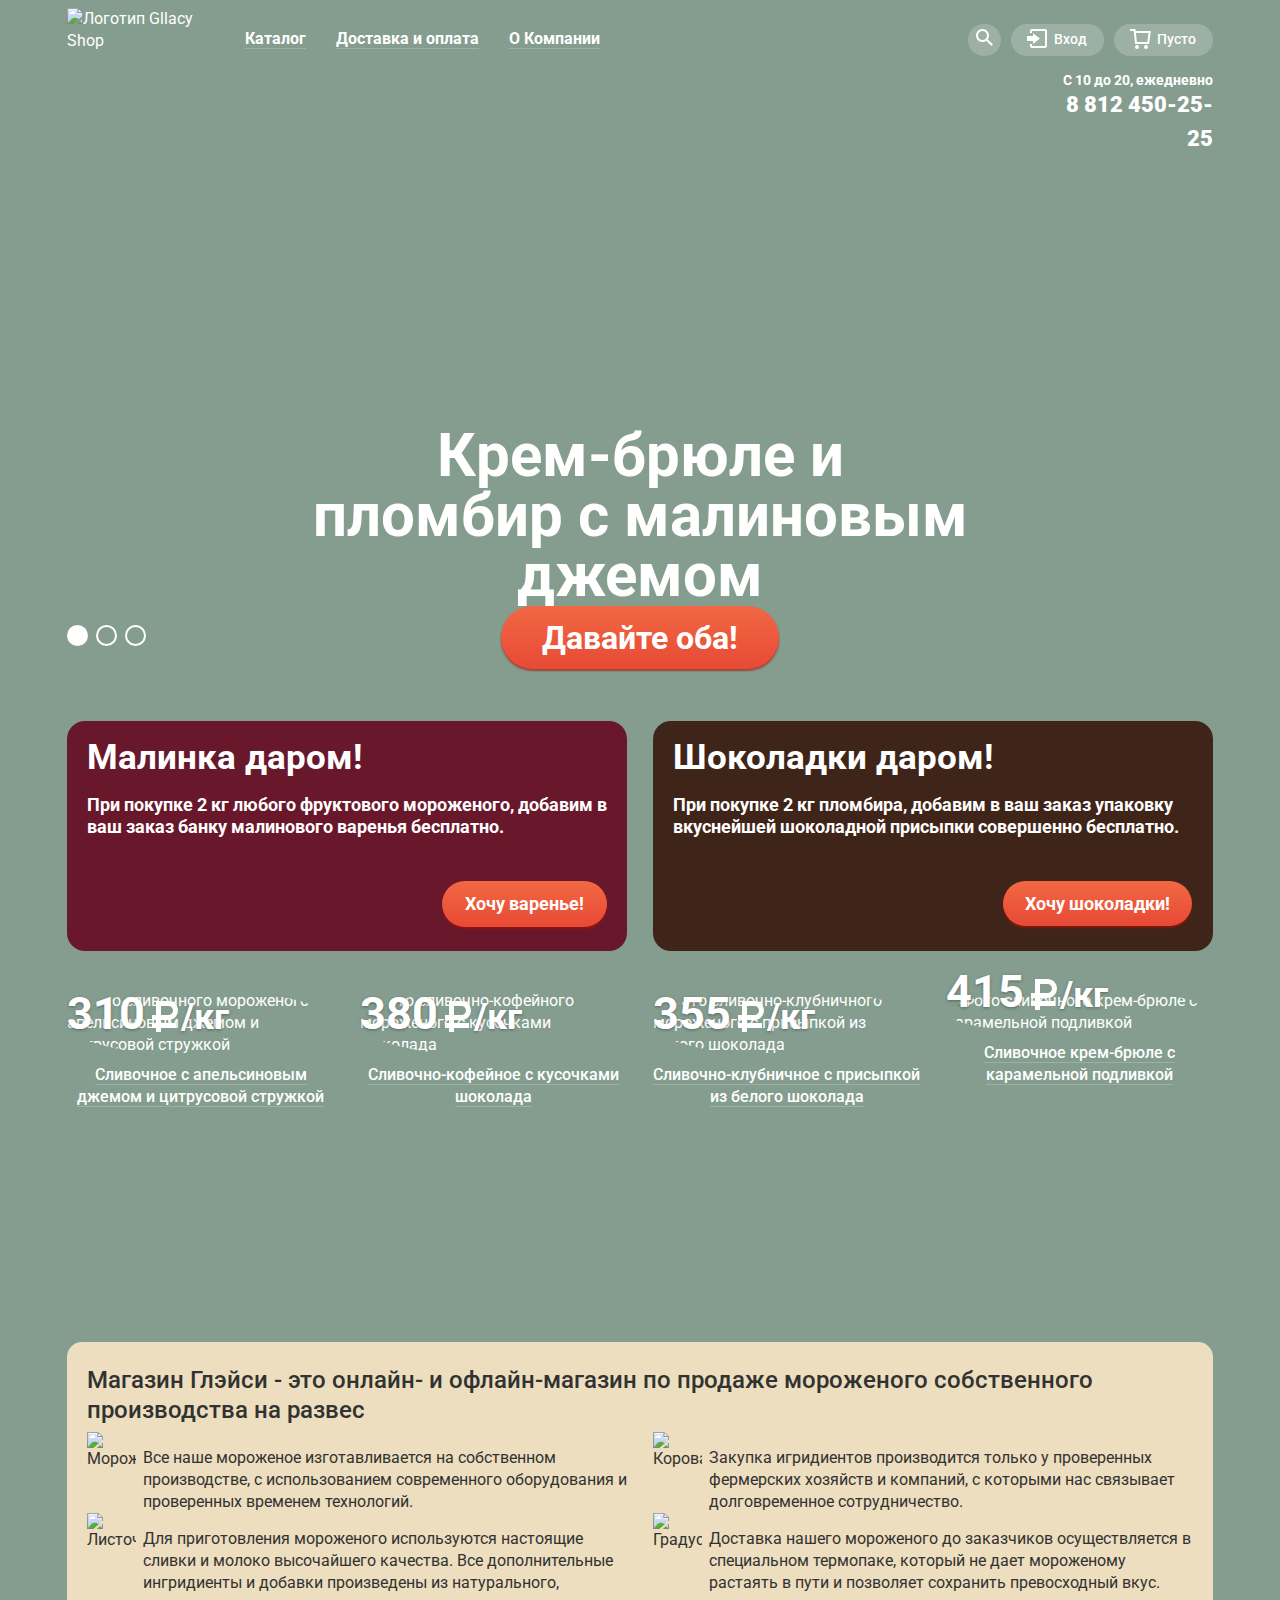
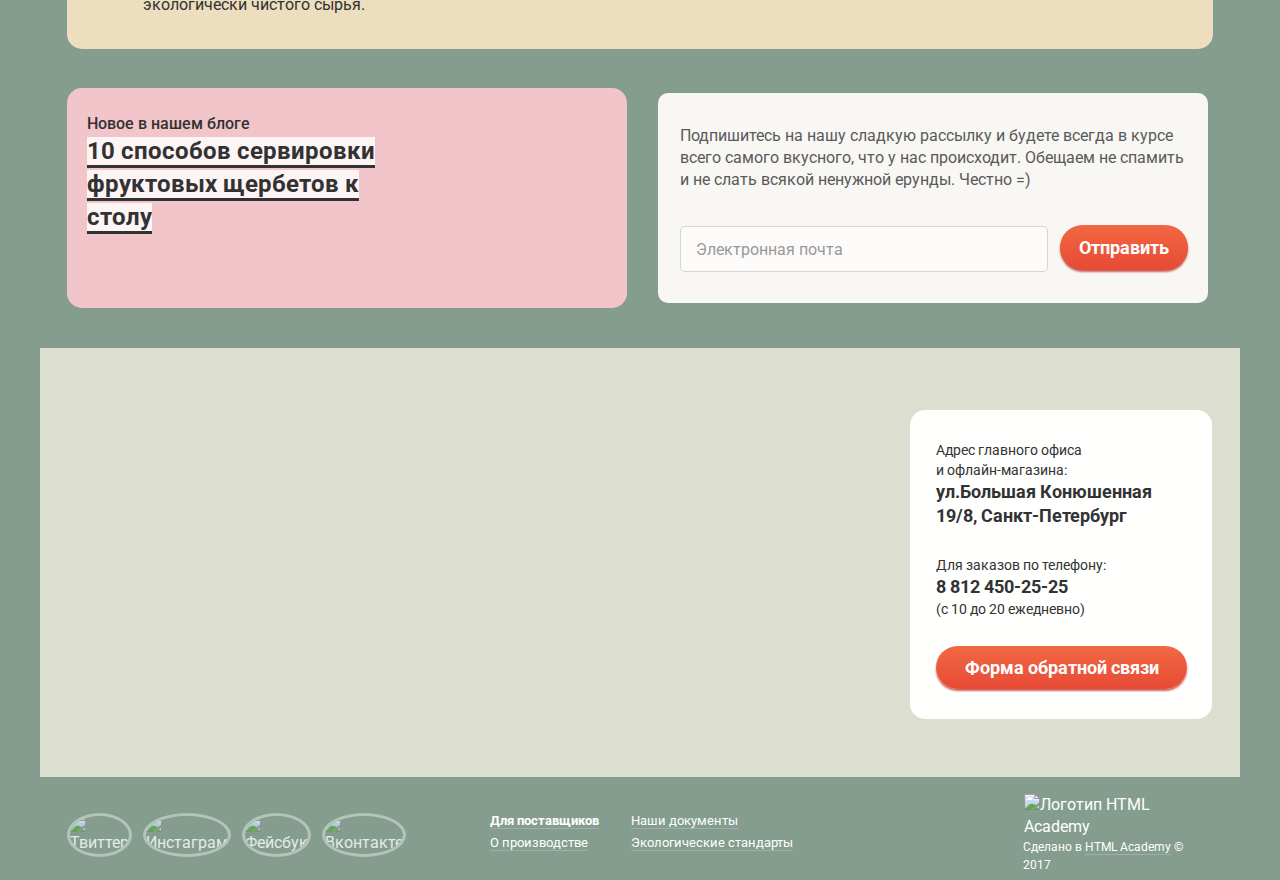
==== index.html @ 24ff2c05 "Исправила ошибки" ====
<!DOCTYPE html>
<html lang="ru">
    <head>
        <meta charset="utf-8">
        <title>HTML Academy: Глейси</title>
        <link href="https://fonts.googleapis.com/css?family=Roboto:400,500,700&amp;subset=cyrillic" rel="stylesheet">
        <link href="css/normalize.css" rel="stylesheet">
        <link href="css/style.css" rel="stylesheet">
    </head>
    <body>
        <header class="main-header">
            <nav class="main-navigation">
                <img class="main-header-logo" src="img/logo.svg" width="154" height="64" alt="Логотип Gllacy Shop">
                <ul class="site-navigation">
                    <li class="catalog-menu">
                        <a class="navigation navigation-site" href="catalog.html">
                            <span class="menu-underline">Каталог</span>
                        </a>
                        <div class="dropdown dropdown-main-menu">
                            <h2 class="visually-hidden">Главное меню</h2>
                            <div><a href="#"><b>Новинки</b></a></div>
                            <ul class="dropdown-main-menu-list">
                                <li class="dropdown-main-menu-item"><a href="catalog.html">Сливочное</a></li>
                                <li class="dropdown-main-menu-item"><a href="#">Щербеты</a></li>
                                <li class="dropdown-main-menu-item"><a href="#">Фруктовый лед</a></li>
                                <li class="dropdown-main-menu-item"><a href="#">Мелорин</a></li>
                            </ul>
                        </div>
                    </li>
                    <li><a class="navigation navigation-site" href="#"><span class="menu-underline">Доставка и оплата</span></a></li>
                    <li><a class="navigation navigation-site" href="#"><span class="menu-underline">О Компании</span></a></li>  
                </ul>
                <ul class="user-navigation">
                    <li class="user-navigation-item search">
                        <a class="navigation">
                            <svg version="1.1" xmlns="http://www.w3.org/2000/svg" xmlns:xlink="http://www.w3.org/1999/xlink" x="0px" y="0px" width="17px"
                                    height="17px" viewBox="0 0 17 17" enable-background="new 0 0 17 17" xml:space="preserve">
                                <g>
                                    <path fill="#FFFFFF" d="M16.958,15.527L11.75,10.32C12.533,9.247,13,7.93,13,6.5C13,2.91,10.09,0,6.5,0S0,2.91,0,6.5
                                        S2.91,13,6.5,13c1.438,0,2.763-0.473,3.839-1.263l5.205,5.204L16.958,15.527z M6.5,11C4.019,11,2,8.981,2,6.5S4.019,2,6.5,2
                                        S11,4.019,11,6.5S8.981,11,6.5,11z"/>
                                </g>
                            </svg>
                        </a>
                        <div class="dropdown dropdown-searching-form">
                            <h2 class="visually-hidden">Форма поиска</h2>
                            <div class="searching-form">
                                <form action="#" method="post">
                                    <input type="search" placeholder="Что ищем?">
                                </form>
                            </div>
                        </div>
                    </li>
                    <li class="user-navigation-item login-link">
                        <a class="navigation">
                            <svg version="1.1" xmlns="http://www.w3.org/2000/svg" xmlns:xlink="http://www.w3.org/1999/xlink" x="0px" y="0px"
                                width="21px" height="19px" viewBox="0 0 21 19" enable-background="new 0 0 21 19" xml:space="preserve">
                                <g>
                                    <polygon fill="#FFFFFF" points="6,14.875 12.917,9.5 6,4.125 6,7.042 -0.042,7.042 -0.042,11.959 6,11.959"/>
                                    <path fill="#FFFFFF" d="M18,0H5C3.9,0,3,0.9,3,2v2h2V2h13v15H5v-2H3v2c0,1.1,0.9,2,2,2h13c1.1,0,2-0.9,2-2V2C20,0.9,19.1,0,18,0z"/>
                                </g>
                            </svg>
                            Вход
                        </a>
                        <div class="dropdown dropdown-login">
                            <h2 class="visually-hidden">Вход на сайт</h2>
                            <div class="login-form">
                                <form action="#" method="post">
                                    <label for="email-entrance" class="visually-hidden">Электронная почта</label>
                                    <input id="email-entrance" type="email" placeholder="Электронная почта">
                                    <label for="password-entrance" class="visually-hidden">Пароль</label>
                                    <input id="password-entrance" type="password" placeholder="Пароль">
                                    <button class="button button-entrance" type="submit">Войти</button>
                                </form>
                            </div>
                            <div class="login-links">
                                <a class="forgotten-password" href="#">Забыли пароль?</a>
                                <a class="new-registration" href="#">Новая регистрация</a>
                            </div>
                        </div>
                    </li>
                    <li class="user-navigation-item trolley empty-trolley">
                        <a class="navigation">
                            <svg version="1.1" xmlns="http://www.w3.org/2000/svg" xmlns:xlink="http://www.w3.org/1999/xlink" x="0px" y="0px"
                                width="21px" height="20px" viewBox="0 0 21 20" enable-background="new 0 0 21 20" xml:space="preserve">
                                <g>
                                    <path fill="#FFFFFF" d="M5.657,2.031L5.422,0H0v2h3.64l1.5,13h13.988l1.699-12.969H5.657z M17.372,13H6.922L5.888,4.031h12.66L17.372,13z"/>
                                    <circle fill="#FFFFFF" cx="6.984" cy="18" r="2"/>
                                    <circle fill="#FFFFFF" cx="15.984" cy="18" r="2"/>
                                </g>
                            </svg>
                            Пусто
                        </a>
                    </li>
                </ul>
                <p class="navigation-timing">
                    С 10 до 20, ежедневно
                    <a href="tel:88124502525"><b class="navigation-number">8 812 450-25-25</b></a>
                </p>
            </nav>
        </header>
        <main class="container">
            <h1 class="visually-hidden">Магазин мороженого Глейси</h1>

            <section class="sliders">
                <div class="slider-1">
                    <h2 class="visually-hidden">Горящее предложение 1</h2>
                    <p>
                        Крем-брюле и пломбир
                        с малиновым джемом
                    </p>
                    <button class="button button-jam">Давайте оба!</button>
                </div>
                <div class="slider-2 visually-hidden">
                    <h2 class="visually-hidden">Горящее предложение 2</h2>
                    <p>
                        Шоколадный пломбир
                        и лимонный сорбет
                    </p>
                    <button class="button button-jam">Давайте оба!</button>
                </div>
                <div class="slider-3 visually-hidden">
                    <h2 class="visually-hidden">Горящее предложение 3</h2>
                    <p>
                        Пломбир с помадкой
                        и клубничный щербет
                    </p>
                    <button class="button button-jam">Давайте оба!</button>
                </div>
                <form class="sliders-radio-buttons" action="#" method="post">
                    <input class="hidden" id="one" type="radio" name="sliders" value="first" checked>
                    <label class="slider-radio first-slider" for="one"></label>
                    <input class="hidden" id="two" type="radio" name="sliders" value="second">
                    <label class="slider-radio second-slider" for="two"></label>
                    <input class="hidden" id="three" type="radio" name="sliders" value="third">
                    <label class="slider-radio third-slider" for="three"></label>
                </form>
            </section>

            <!--
            <div class="sliders">
                <input class="visually-hidden" type="radio" id="product-1" name="toggle" checked>
                <input class="visually-hidden" type="radio" id="product-2" name="toggle">
                <input class="visually-hidden" type="radio" id="product-3" name="toggle">
                <div class="site-wrapper">
                    <div class="container">
                        <header class="main-header"></header>
                        <section class="slider">
                            <div class="slider-controls">
                                <label for="product-1">Первый</label>
                                <label for="product-2">Второй</label>
                                <label for="product-3">Третий</label>
                            </div>
                            <ul class="slider-list">
                                <li class="slider-item slide" id="slide1">
                                    <h3 class="slide-title">Крем-брюле и пломбир с малиновым джемом</h3>
                                    <button class="button button-jam">Давайте оба!</button>
                                </li>
                                <li class="slider-item slide" id="slide2">
                                    <h3 class="slide-title">Шоколадный пломбир и лимонный сорбет</h3>
                                    <button class="button button-jam">Давайте оба!</button>
                                </li>
                                <li class="slider-item slide" id="slide3">
                                    <h3 class="slide-title">Пломбир с помадкой и клубничный щербет</h3>
                                    <button class="button button-jam">Давайте оба!</button>
                                </li>
                            </ul>
                         </section>
                    </div>
                </div>
            </div>
            -->

            <section class="promotion">
                <h2 class="visually-hidden">Акции</h2>
                <article class="raspberries">
                    <h3>Малинка даром!</h3>
                    <p>При покупке 2 кг любого фруктового мороженого, добавим в ваш заказ банку малинового варенья бесплатно.</p>
                    <button class="button button-promotion-rasp">Хочу варенье!</button>
                </article>
                <article class="chocolate">
                    <h3>Шоколадки даром!</h3>
                    <p>При покупке 2 кг пломбира, добавим в ваш заказ упаковку вкуснейшей шоколадной присыпки совершенно бесплатно.</p>
                    <button class="button button-promotion-choco">Хочу шоколадки!</button>
                </article>
            </section>

            <section class="hit">   
                <h2 class="visually-hidden">Хит продаж</h2>
                <ul class="hit-list">
                    <li class="hit-item">
                        <a class="hit-item-image" href="#">
                            <img src="img/ice-cream-1.jpg" width="267" height="267" alt="Фото сливочного мороженого с апельсиновым джемом и цитрусовой стружкой">
                        </a>
                        <span class="hit-item-price">
                            <span class="price-number">310</span><span class="price-currency"></span><span class="visually-hidden">Российских рублей</span>
                            <span class="hit-item-measure"><small>/кг</small></span>
                        </span>
                        <p class="hit-item-description">
                            <a href="#">
                                Сливочное с апельсиновым
                                джемом и цитрусовой стружкой
                            </a>
                        </p>
                        <div class="hit-item-glance"></div>
                        <a class="button button-glance" href="#">Быстрый просмотр</a>
                    </li>
                    <li class="hit-item">
                        <a class="hit-item-image" href="#">
                            <img src="img/ice-cream-2.jpg" width="267" height="267" alt="Фото сливочно-кофейного мороженого с кусочками шоколада">
                        </a>
                        <span class="hit-item-price">
                            <span class="price-number">380</span><span class="price-currency"></span><span class="visually-hidden">Российских рублей</span>
                            <span class="hit-item-measure"><small>/кг</small></span>
                        </span>
                        <p class="hit-item-description">
                            <a href="#">
                                Сливочно-кофейное с кусочками
                                шоколада
                            </a>
                        </p>
                        <div class="hit-item-glance"></div>
                        <a class="button button-glance" href="#">Быстрый просмотр</a>
                    </li>
                    <li class="hit-item">
                        <a class="hit-item-image" href="#">
                            <img src="img/ice-cream-3.jpg" width="267" height="267" alt="Фото сливочно-клубничного мороженого с присыпкой из белого шоколада">
                        </a>
                        <span class="hit-item-price">
                            <span class="price-number">355</span><span class="price-currency"></span><span class="visually-hidden">Российских рублей</span>
                            <span class="hit-item-measure"><small>/кг</small></span>
                        </span>
                        <p class="hit-item-description">
                            <a href="#">
                                Сливочно-клубничное с
                                присыпкой из белого шоколада
                            </a>
                        </p>
                        <div class="hit-item-glance"></div>
                        <a class="button button-glance" href="#">Быстрый просмотр</a>
                    </li>
                    <li class="hit-item">
                        <a class="hit-item-image" href="#">
                            <img src="img/ice-cream-4.jpg" width="267" height="267" alt="Фото сливочного крем-брюле с карамельной подливкой">
                        </a>
                        <span class="hit-item-price">
                            <span class="price-number">415</span><span class="price-currency"></span><span class="visually-hidden">Российских рублей</span>
                            <span class="hit-item-measure"><small>/кг</small></span>
                        </span>
                        <p class="hit-item-description">
                            <a href="#">
                                Сливочное крем-брюле с
                                карамельной подливкой
                            </a>
                        </p>
                        <div class="hit-item-glance"></div>
                        <a class="button button-glance" href="#">Быстрый просмотр</a>
                    </li>
                </ul>
            </section>

            <section class="shop-description">
                <h2 class="shop-description-topic">Магазин Глэйси - это онлайн- и офлайн-магазин по продаже мороженого собственного производства на развес</h2>
                <ul class="shop-description-list">
                    <li class="shop-description-article">
                        <img class="shop-description-article-img" src="img/ice-cream.svg" width="49" height="49" alt="Мороженое">
                        <p>
                            Все наше мороженое изготавливается на собственном производстве, с использованием современного оборудования и проверенных временем технологий.
                        </p>
                    </li>
                    <li class="shop-description-article">
                        <img class="shop-description-article-img" src="img/leaf.svg" width="49" height="49" alt="Листочек">
                        <p>
                            Для приготовления мороженого используются настоящие сливки и молоко высочайшего качества. Все дополнительные ингридиенты и добавки произведены из натурального, экологически чистого сырья.
                        </p>
                    </li>
                    <li class="shop-description-article">
                        <img class="shop-description-article-img" src="img/cow.svg" width="49" height="49" alt="Корова">
                        <p>
                            Закупка игридиентов производится только у проверенных фермерских хозяйств и компаний, с которыми нас связывает долговременное сотрудничество.
                        </p>
                    </li>
                    <li class="shop-description-article">
                        <img class="shop-description-article-img" src="img/thermometer.svg" width="49" height="49" alt="Градусник">
                        <p>
                            Доставка нашего мороженого до заказчиков осуществляется в специальном термопаке, который не дает мороженому растаять в пути и позволяет сохранить превосходный вкус.
                        </p>
                    </li>
                </ul>
            </section>

            <div class="style-block">
                <article class="news">
                    <h4>Новое в нашем блоге</h4>
                    <div>
                        <a href="#">
                            10 способов сервировки фруктовых щербетов к столу
                        </a>
                    </div>
                </article>

                <div class="subscription">
                    <div class="subscription-inner">
                        <p>
                            Подпишитесь на нашу сладкую рассылку и будете всегда в курсе
                            всего самого вкусного, что у нас происходит. Обещаем не спамить
                            и не слать всякой ненужной ерунды. Честно =)
                        </p>
                        <div class="subscription-form">
                            <form action="#" method="post">
                                <label for="email-subscription" class="visually-hidden">Электронная почта</label>
                                <input id="email-subscription" name="email-subscription" type="email" placeholder="Электронная почта">
                                <button class="button button-subscription" type="submit">Отправить</button>
                            </form>
                        </div>
                    </div>
                </div>
            </div>

            <section class="location">
                <h2 class="visually-hidden">Как до нас добраться</h2>
                <div class="map">
                    <!-- Здесь будет карта -->
                </div>
                <div class="address">
                    <p>
                        <span>
                            Адрес главного офиса<br> 
                            и офлайн-магазина:<br>
                        </span>
                        <span>
                            <b>
                                ул.Большая Конюшенная<br>
                                19/8, Санкт-Петербург
                            </b>
                        </span>
                    </p>
                    <p>
                        <span>
                            Для заказов по телефону:<br>
                        </span>
                        <span>
                            <b>
                                8 812 450-25-25<br>
                            </b>
                        </span>
                        <span>
                            (с 10 до 20 ежедневно)
                        </span>
                    </p>
                    <a href="#" class="button button-location">Форма обратной связи</a>
                </div>
            </section>
        </main>

        <footer class="main-footer">
            <div class="footer-social">
                <h4 class="visually-hidden">Мы есть в социальных сетях</h4>
                <ul class="social-list">
                    <li><a class="social-button" href="#"><img src="img/twitter.svg" width="32" height="32" alt="Твиттер"></a></li>
                    <li><a class="social-button" href="#"><img src="img/instagram.svg" width="32" height="32" alt="Инстаграм"></a></li>
                    <li><a class="social-button" href="#"><img src="img/facebook.svg" width="32" height="32" alt="Фейсбук"></a></li>
                    <li><a class="social-button" href="#"><img src="img/vk.svg" width="32" height="32" alt="Вконтакте"></a></li>
                </ul>
            </div>
            <h4 class="visually-hidden">Дополнительная информация</h4>
            <ul class="info">
                <li class="info-link li">
                    <a href="#">Для поставщиков</a>
                </li>
                <li class="info-link">
                    <a href="#">О производстве</a>
                </li>
                <li class="info-link">
                    <a href="#">Наши документы</a>
                </li>
                <li class="info-link">
                    <a href="#">Экологические стандарты</a>
                </li>           
            </ul>
            <div class="footer-copyright">
                <a class="ha-logo" href="https://htmlacademy.ru/intensive/htmlcss">
                    <img src="img/logo-htmlacademy.svg" width="108" height="39" alt="Логотип HTML Academy">
                </a>
                <p class="html-academy">
                    Сделано в <a href="https://htmlacademy.ru/intensive/htmlcss">HTML Academy</a> &copy; 2017
                </p>
            </div>
        </footer>

        <section class="modal modal-feedback-form">
            <h2>Мы обязательно вам ответим!</h2>
            <h3 class="visually-hidden">Форма обратной связи</h3>
            <div class="feedback-form">
                <form action="#" method="post">
                    <label for="name-feedback" class="visually-hidden">Имя</label>
                    <input id="name-feedback" type="text" placeholder="Как вас зовут?">
                    <label for="email-feedback" class="visually-hidden">Электронная почта</label>
                    <input id="email-feedback" type="email" placeholder="Ваша почта для ответа?">
                    <label for="message-feedback" class="visually-hidden">Ваше сообщение</label>
                    <textarea id="message-feedback" name="message-feedback" placeholder="Напишите что-нибудь..."></textarea>
                    <button class="button button-feedback" type="submit">Отправить</button>
                </form>
            </div>
            <button class="modal-close" type="button">Закрыть</button>
        </section>  

        <script src="js/script.js" type="text/javascript"></script>     
    </body>
</html>
---- css/style.css ----
body {
    margin: 0 auto;
    padding: 0;
    width: 1200px;
    font-family: "Roboto", "Arial", sans-serif;
    font-size: 16px;
    line-height: 22px;
    font-weight: 400;
    color: #ffffff;  
    background-color: #849d8f;
    background-image: url("../img/slider-1.png");
    background-position: top center;
    background-repeat: no-repeat;  
    } 

/*
.visually-hidden {
  position: absolute;

  width: 1px;
  height: 1px;

  clip: rect(0, 0, 0, 0);
}

.site-wrapper {
    margin: 0 auto;
  min-width: 1200px;
  background-color: #849d8f;
  background-image: url("../img/slider-1.png");
  background-repeat: no-repeat;
  background-position: top center;
  
  transition: background-image 0.5s ease, background-color 0.5s ease;
}

.site-wrapper::before,
.site-wrapper::after {
  content: "";

  visibility: hidden;
}

.site-wrapper::before {
  background-image: url("../img/slider-2.png");
}

.site-wrapper::after {
  background-image: url("../img/slider-3.png");
}

.container {
  width: 900px;
  margin: 0 auto;
  padding: 0 20px;
}

.slider {
  position: relative;
  
  padding-top: 321px;
  
  text-align: center;
  color: #ffffff;
}

.slider-list {
  margin: 0;
  padding: 0;
  
  list-style: none;
}

.slide {
  display: none;
}

.slide-title {
  width: 700px;
  margin: 0 auto;
  margin-bottom: 27px;
  
  font-size: 60px;
  line-height: 60px;
  font-weight: 800;
}

.slider-controls {
  position: absolute;
  bottom: 63px;
  left: 0;
  z-index: 20;
  
  font-size: 0;
}

.slider-controls label {
  display: inline-block;
  width: 17px;
  height: 17px;
  margin-right: 8px;

  vertical-align: top;

  background-color: transparent;
  border: 2px solid #ffffff;
  border-radius: 50%;
  cursor: pointer;
}

#product-1:checked ~ .site-wrapper {
  background-color: #849d8f;
  background-image: url("../img/slider-1.png");
}

#product-2:checked ~ .site-wrapper {
  background-color: #8996a6;
  background-image: url("../img/slider-2.png");
}

#product-3:checked ~ .site-wrapper {
  background-color: #9d8b84;
  background-image: url("../img/slider-3.png");
}

#product-1:checked ~ .site-wrapper #slide1,
#product-2:checked ~ .site-wrapper #slide2,
#product-3:checked ~ .site-wrapper #slide3 {
  display: block;
}

#product-1:checked ~ .site-wrapper label[for="product-1"],
#product-2:checked ~ .site-wrapper label[for="product-2"],
#product-3:checked ~ .site-wrapper label[for="product-3"] {
  background-color: #ffffff;
}

*/

.inner-page {
    background-image: url("../img/backlight-catalog.png");
}
a {
    text-decoration: none;
    color: #ffffff;
}
.visually-hidden {
    position: absolute;
    width: 1px;
    height: 1px;
    margin: -1px;
    border: 0;
    padding: 0;
    clip: rect(0 0 0 0);
    overflow: hidden;
}
.site-navigation {
    font-size: 16px;
    line-height: 18px;
    font-weight: 700;
    list-style: none;   
}
.menu-underline {
    border-bottom: 1px solid rgba(255, 255, 255, 0.2);
}
.user-navigation {
    font-size: 14px;
    line-height: 16px;
    font-weight: 500;
    list-style: none;
}
.main-navigation a {
    color: #ffffff;
}
a.navigation-site {
    box-sizing: border-box;
    padding: 8px 15px 8px 15px;
    border-radius: 25px;
    color: #ffffff;
    text-shadow: none;
    box-shadow: none;
    background-color: transparent;
}
a.navigation-site:hover,
a.navigation-site:focus {
    color: #333333;
    background-color: rgb(247, 246, 243);
}
a.navigation-site:active {
    border-radius: 25px;
    color: #333333;
    background-color: rgb(237, 237, 237);
    box-shadow: inset 0px 2px 1px 0px rgb(105, 105, 105);
}
.site-navigation-current .navigation {
    border-radius: 25px;
    background-color: #d07058;
    padding: 8px 15px 8px 15px;
}
.catalog-menu {
    position: relative;
}
.search {
    position: relative;
}
.login-link {
    position: relative;
}
.full-trolley {
    position: relative;
}

.main-navigation p {
    font-size: 14px;
    line-height: 16px;
    font-weight: 700;
}
.navigation-number {
    font-size: 22px;
    line-height: 34px;
}
.sliders p {
    font-size: 60px;
    line-height: 60px;
    font-weight: 700;
}
.button {
    font: inherit;
    text-align: center;
    vertical-align: middle;
    color: #ffffff;
    background-image: linear-gradient(360deg, rgb(231, 74, 53) 0%, rgb(242, 104, 67) 100%);
    box-shadow: 0px 2px 2px 0px rgba(172, 16, 0, 0.64);
    border: none;
    border-radius: 60px;
    font-size: 18px;
    line-height: 24px;
    font-weight: 700;
    cursor: pointer;
}
.button:hover,
.button:focus {
    outline: none;
    background-image: linear-gradient(360deg, rgb(220, 125, 107) 0%, rgb(225, 131, 112) 100%);
    box-shadow: inset 0px 2px 2px 0px rgba(148, 39, 24, 0.004);
}
.button:active {
    background-image: linear-gradient(180deg, rgb(231, 74, 53) 0%, rgb(242, 104, 67) 100%);
    box-shadow: inset 0px -2px 2px 0px rgba(148, 39, 24, 0.004);
}


.button-jam {
    width: 278px;
    height: 63px;
    font-size: 32px;
    line-height: 44px;
}
.button-promotion-rasp {
    width: 165px;
    height: 46px;
}
.button-promotion-choco {
    width: 189px;
    height: 45px;
}
.button-subscription {
    width: 128px;
    height: 45px;
}
.button-location {
    display: block;   
    width: 251px;
    height: 43px;
}
.button-entrance {
    width: 100px;
    height: 45px;
    border-radius: 20px;
}
.button-feedback {
    width: 138px;
    height: 43px;
}
.button-cart {
    width: 170px;
    height: 45px;
}
.button-form {
    width: 143px;
    height: 36px;
    font-size: 16px;
    line-height: 18px;
    font-weight: 500;
    color: #ffffff;
    border-style: solid;
    border-width: 2px;
    border-color: rgb(255, 255, 255);
    background-color: rgba(255, 255, 255, 0.188);
    border-radius: 60px;
    cursor: pointer;
}
.button-form:hover,
.button-form:focus {
    outline: none;
    background-color: rgb(255, 255, 255);
    border: none;
    color: #323232;
}
.button-form:active {
    background-color: rgb(237, 237, 237);
    box-shadow: inset 0px 2px 1px 0px rgba(105, 105, 105, 1);
    border: none;
    color: #323232;
}
.raspberries {
    background-color: #69182c;
    background-image: url("../img/raspberries-background.jpg");
    background-repeat: no-repeat;
    border-radius: 18px;
    width: 560px;
    min-height: 230px;
}
.chocolate {
    background-color: #3f2519;
    background-image: url("../img/chocolate-background.jpg");
    background-repeat: no-repeat;
    border-radius: 18px;
    width: 560px;
    min-height: 230px;
}
.promotion h3 {
    font-size: 35px;
    line-height: 41px;
    font-weight: 700;
}
.promotion p {
    font-size: 18px;
    line-height: 22px;
    font-weight: 700;
}
.hit ul {
    list-style: none;
}
.hit-item-image img {
    border-radius: 50%;
    width: 267px;
    height: 267px;
    position: relative;
    z-index: -2;
}
.hit-item-price {
    line-height: 45px;
    font-weight: 700;
    font-size: 45px;
    text-shadow: 0px 1px 3px rgba(49, 50, 53, 0.5);
}
.price-currency {
    position: relative;
}
.price-currency::before {
    content: "";
    position: absolute;
    width: 31px;
    height: 36px;
    top: 12px;
    left: 5px;
    background-image: url("../img/ruble.svg");
    background-repeat: no-repeat;
    background-position: 0 0;
}
.hit-item-measure,
.catalog-item-measure {
    margin-left: 25px;
}
.hit-item-description a {
    font-size: 16px;
    line-height: 22px;
    font-weight: 500;
    border-bottom: 1px solid rgba(255, 255, 255, 0.2);
}
.hit-item-description a:hover,
.hit-item-description a:focus,
.hit-item-description a:active {
    color: rgb(255, 188, 158);
    border-bottom: 1px solid rgba(255, 188, 158, 0.3);
}
.hit-item {
    position: relative;
}
.hit-item::before {
    content: "";
    position: absolute;
    width: 61px;
    height: 61px;
    background-image: url("../img/hit.png");
    background-repeat: no-repeat;
    background-position: 0 0;
}
.hit-item-glance {
    position: absolute;
    display: none;
    z-index: -1;                   
    top: -6px;
    left: -13px;                                                        
    width: 293px;
    height: 405px;
    border-radius: 5px;
    background-color: rgba(248, 247, 244, 0.2);
    box-shadow: 0px 20px 20px 0px rgba(0, 0, 0, 0.4);
} 
.button-glance {
    display: none;
    justify-content: center;      
    align-items: center;
    width: 200px;
    height: 44px;
    position: absolute;
    z-index: 1;
    top: 334px;
    left: 33px;
}

.hit-item:hover .hit-item-glance,
.hit-item:focus .hit-item-glance {
    display: block;                                                   
}
.hit-item:hover .button-glance,
.hit-item:focus .button-glance {
    display: flex;
}


.shop-description{
    position: relative;
    z-index: -2;
    background-color: #ecdebe;
    background-image: url("../img/waffle-pattern.jpg");
    border-radius: 15px;
    width: 1150px;
    min-height: 310px;
    height: auto;
}
.shop-description h2 {
    color: #323232;
    font-size: 24px;
    line-height: 30px;
    font-weight: 500;
}
.shop-description-list {
    list-style: none;
    color: #323232;
    font-size: 16px;
    line-height: 22px;
    font-weight: 400;
}
.news {
    background-color: #f1c5ca;
    background-image: url("../img/strawberry-background.jpg");
    background-repeat: no-repeat;
    border-radius: 15px;
    width: 560px;
    min-height: 220px;
}
.news h4 {
    color: #323232;
    font-size: 16px;
    line-height: 22px;
    font-weight: 500;
}
.news a {
    color: #323232;
    font-size: 24px;
    line-height: 33px;
    font-weight: 700;
    border-bottom: 3px solid rgb(50, 50, 50);
    background-color: rgba(255, 255, 255, 0.8);
}
.news a:hover,
.news a:focus,
.news a:active {
    color: rgb(232, 77, 55);
    border-bottom: 3px solid rgba(232, 77, 55, 0.3) 
}
.subscription{
    background-image: url("../img/post-background.svg");
    background-repeat: no-repeat;
    width: 550px;
    min-height: 210px;
    border-radius: 10px;
    padding: 5px;
}
.subscription-inner {
    border-radius: 10px;
    background-color: rgb(248, 247, 244);
    width: 550px;
    min-height: 210px;
}
.subscription p{
    color: #5a5a5a;
    font-size: 16px;
    line-height: 22px;
    font-weight: 400;
}
.subscription-form input {
    font: inherit;
    background-color: rgba(255, 255, 255, 0.52);
    border: 1px solid rgba(178, 178, 178, 0.52);
    border-radius: 5px;
    width: 336px;
    height: 42px;
    color: #323232;
    font-size: 16px; 
    font-weight: 700;
    line-height: 24px;
    padding-left: 15px;
    padding-right: 15px;
}
.subscription-form input:hover { 
    box-shadow: 0 0 0 2px rgba(154, 154, 154, 0.5);
}
.subscription-form input:focus {
    outline:none; 
    box-shadow: 0 0 0 2px rgba(46, 136, 228, 0.5);
}
.map {
    background-color: #dcdfcf;
    background-image: url("../img/map.jpg");
    background-repeat: no-repeat;
    width: 1200px;
    height: 429px;
}
.address {
    background-color: rgba(255, 255, 255, 0.98);
    border-radius: 15px;
    width: 250px;
    min-height: 245px;
}
.address p {
    color: #323232;
    font-size: 14px;
    line-height: 20px;
    font-weight: 400;
}
.address b {
    color: #323232;
    font-size: 18px;
    line-height: 24px;
    font-weight: 700;
}
.info {
    font-size: 13px;
    line-height: 18px;
    font-weight: 400;
    list-style: none;
}
.info a {
    border-bottom: 1px solid rgba(255, 255, 255, 0.2);
}
.info a:hover,
.info a:focus,
.info a:active {
    color: rgb(255, 188, 158);
    border-bottom: 1px solid rgba(255, 188, 158, 0.3);
}
.info li:first-child {
    font-weight: 700;
}
.footer-social ul {
    list-style: none;
}
.footer-social img {
    opacity: 0.8;
    border-radius: 50%;
    border: 3px solid rgba(255, 255, 255, 0.5);
    /*
    box-shadow: 0 0 0 3px rgba(255, 255, 255, 0.5)  */  
}
.footer-social img:hover,
.footer-social img:focus {
    opacity: 1;
    border-color: rgba(255, 255, 255, 0.7);
}
.footer-social img:active {
    opacity: 0.6;
    border-color: rgba(255, 255, 255, 0.7);
}
.info li:first-child {
    position: relative;
}
.info li:first-child::before {
    content: "";
    position: absolute;
    width: 15px;
    height: 13px;
    top: 2px;
    left: 23px;
    background-image: url("../img/heart.svg");
    background-repeat: no-repeat;
    background-position: 0 0;
}
.html-academy {
    font-size: 12px;
    line-height: 18px;
    font-weight: 400;
}
.html-academy a {
    border-bottom: 1px solid rgba(255, 255, 255, 0.2);
}
.html-academy a:hover,
.html-academy a:focus,
.html-academy a:active {
    color: rgb(255, 188, 158);
    border-bottom: 1px solid rgba(255, 188, 158, 0.3);
}


.modal,
.dropdown {
    background-color: rgb(248, 247, 244);
}


.dropdown-main-menu {
    border-radius: 5px;
    box-shadow: 0px 20px 20px 0px rgba(0, 0, 0, 0.4);
    width: 143px;
    min-height: 171px;
}
.dropdown-main-menu b {
    color: #323232;
    font-size: 14px;
    line-height: 16px;
    font-weight: 700;
}
.dropdown-main-menu a:focus,
.dropdown-main-menu a:hover {
    background-color: rgb(251, 222, 215);
}
.dropdown-main-menu a:active {
    background-color: rgb(246, 181, 165);
}
.menu-item-current {
    background-color: rgb(208, 112, 88);
    width: 143px;
    height: 28px;
}
.dropdown-main-menu-list a {
    color: #323232;
    font-size: 14px;
    line-height: 16px;
    font-weight: 400;
}
.dropdown-main-menu ul {
    list-style: none;
}


.dropdown-login {
    border-radius: 6px;
    box-shadow: 0px 20px 20px 0px rgba(0, 0, 0, 0.4);
    width: 241px;
    min-height: 173px;
}
.dropdown-login input {
    font: inherit;
    width: 210px;
    height: 43px;
    background-color: rgb(255, 255, 255);
    border: 1px solid rgb(211, 211, 210);
    border-radius: 5px;
    color: #323232;
    font-size: 16px; 
    font-weight: 700;
    line-height: 24px;
    padding-left: 15px;
    padding-right: 15px;
}
.dropdown-login a {
    color: #323232;
    font-size: 13px;
    line-height: 24px;
    font-weight: 400;
    border-bottom: 1px solid rgba(0, 0, 0, 0.3);
}
.dropdown-login input:hover {
    box-shadow: 0 0 0 2px rgba(154, 154, 154, 0.5);
}
.dropdown-login input:focus {
    outline:none;
    box-shadow: 0 0 0 2px rgba(46, 136, 228, 0.5);
}


::-webkit-input-placeholder { 
    color: rgb(153, 153, 153);
    font-size: 16px; 
    font-weight: 400;
    line-height: 24px; 
}
::-moz-placeholder { 
    color: rgb(153, 153, 153);
    font-size: 16px; 
    font-weight: 400;
    line-height: 24px;  
} /* Firefox 19+ */
:-moz-placeholder { 
    color: rgb(153, 153, 153);
    font-size: 16px; 
    font-weight: 400;
    line-height: 24px;  
} /* Firefox 18- */
:-ms-input-placeholder { 
    color: rgb(153, 153, 153);
    font-size: 16px; 
    font-weight: 400;
    line-height: 24px;  
}


.dropdown-searching-form {
    border-radius: 6px;
    box-shadow: 0px 20px 20px 0px rgba(0, 0, 0, 0.4);
    width: 312px;
    min-height: 44px;
}
.searching-form input {
    font: inherit;
    background-color: rgb(255, 255, 255);
    border: 1px solid rgb(211, 211, 210);
    border-radius: 5px;
    width: 310px;
    height: 44px;
    color: #323232;
    font-size: 16px; 
    font-weight: 700;
    line-height: 24px;
    padding-left: 15px;
    padding-right: 15px;
}
.searching-form input:hover {
    box-shadow: 0 0 0 2px rgba(154, 154, 154, 0.5); 
}
.searching-form input:focus {
    outline:none;
    box-shadow: 0 0 0 2px rgba(46, 136, 228, 0.5);
}


.modal-feedback-form {
    border-radius: 10px;
    width: 438px;
    min-height: 405px;
}
.modal-feedback-form h2 {
    color: #323232;
    font-size: 24px;
    line-height: 28px;
    font-weight: 500;
}
.feedback-form input{
    font: inherit;
    background-color: rgba(255, 255, 255, 0.52);
    border: 1px solid rgba(178, 178, 178, 0.52);
    border-radius: 5px;
    width: 235px;
    height: 42px;
    color: #323232;
    font-size: 16px; 
    font-weight: 700;
    line-height: 24px;
    padding-left: 15px;
    padding-right: 15px;
}
.feedback-form textarea {
    font: inherit;
    background-color: rgba(255, 255, 255, 0.52);
    border: 1px solid rgba(178, 178, 178, 0.52);
    border-radius: 5px;
    width: 396px;
    height: 152px;
    resize: none;
    color: #323232;
    font-size: 16px; 
    font-weight: 700;
    line-height: 24px;
    padding-left: 15px;
    padding-right: 15px;
}
.modal-close {
    position: absolute;
    top: 15px;
    left: 443px;
    width: 18px;
    height: 17px;
    font-size: 0;
    background-color: transparent;
    border: 0;
    cursor: pointer;
}
.modal-close::before {
    content: "";
    position: absolute;
    width: 18px;
    height: 17px;
    top: 0px;
    left: 0px;
    background-image: url("../img/cross-big.svg");
    background-repeat: no-repeat;
    background-position: 0 0;
}
.feedback-form input:hover,
.feedback-form textarea:hover {
    box-shadow: 0 0 0 2px rgba(154, 154, 154, 0.5);
}
.feedback-form input:focus,
.feedback-form textarea:focus {
    outline:none;
    box-shadow: 0 0 0 2px rgba(46, 136, 228, 0.5);
}


.dropdown-cart {
    border-radius: 5px;
    box-shadow: 0px 20px 20px 0px rgba(0, 0, 0, 0.4);
    width: 511px;
    min-height: 202px;
}
.dropdown-cart img {
    width: 33px;
    height: 33px;
}
.dropdown-cart td {
    color: #323232;
    font-size: 13px;
    line-height: 16px;
    font-weight: 400;  
}
.price-number-cart,
.price-currency-cart {
    opacity: 0.5
}
.total {
    font-size: 15px;
    line-height: 18px;
    font-weight: 700;
}


ul.breadcrumbs {
    list-style: none;
}
.breadcrumbs li {
    font-size: 14px;
    line-height: 16px;
    font-weight: 400;
}
.breadcrumbs a {
    border-bottom: 1px solid rgba(255, 255, 255, 0.2);
}
.breadcrumbs a:hover,
.breadcrumbs a:focus,
.breadcrumbs a:active {
    color: rgb(255, 188, 158);
    border-bottom: 1px solid rgba(255, 188, 158, 0.3);
}
h1.page-title {
    font-size: 35px;
    line-height: 41px;
    font-weight: 700;
}


.catalog-filter-form label,
.catalog-filter-form option {
    font-size: 16px;
    line-height: 18px;
    font-weight: 500;
}
.catalog-filter-form legend,
label.form-popularity {
    font-size: 14px;
    line-height: 16px;
    font-weight: 500;
}
.catalog-filter-form select {
    outline: none;
    width: 195px;
    height: 37px;
    padding-left: 15px;
    border: none;
    border-radius: 25px;
    background-color: rgba(248, 247, 244, 0.2);
    background-image: url("../img/icon-down-dir.svg");
    background-size: 11px 10px;
    background-position: 168px center;
    background-repeat: no-repeat;
    font-size: 16px;
    line-height: 18px;
    font-weight: 500;
    color: #ffffff;
    /*for WebKit*/
    -webkit-appearance: none;
    /* for FF */
    -moz-appearance: none;
    text-indent: 0.01px; 
    text-overflow: '';
    /* for IE */
    -ms-appearance: none;
    appearance: none;
}
.catalog-filter-form select::-ms-expand {
    display: none;
}
.catalog-filter-form select:hover,
.catalog-filter-form select:focus {
    background-color: rgb(250, 250, 250);
    background-image: url("../img/icon-down-dir-2.svg");
    background-size: 11px 10px;
    background-position: 168px center;
    background-repeat: no-repeat;
    color: #323232;
}
.catalog-filter-form select:focus option{
    padding-left: 20px;                          
    color: #323232;
    font-size: 14px;
    line-height: 16px;
    font-weight: 400;
}
.form-popularity select,
.form-price-circle-1,
.form-price-circle-2,
.form-fat label::before,
.form-fat label::after,
.f-fillers label::before,
.f-fillers label::after {
    cursor: pointer;
}
.form-fat label:hover::before,
.form-fat label:hover::after,
.f-fillers label:hover::before,
.f-fillers label:hover::after,
.form-fat label:focus::before,
.form-fat label:focus::after,
.f-fillers label:focus::before,
.f-fillers label:focus::after {
    opacity: 1;
}
.form-fat label:disabled::before,
.form-fat label:disabled::after,
.f-fillers label:disabled::before,
.f-fillers label:disabled::after {
    opacity: 0.4;
}


ul.catalog-list {
    list-style: none;
}
.catalog-item-image img {
    border-radius: 50%;
    width: 267px;
    height: 267px;
    position: relative;
    z-index: -2;
}
.catalog-item-price {
    line-height: 45px;
    font-weight: 700;
    font-size: 45px;
    text-shadow: 0px 1px 3px rgba(49, 50, 53, 0.5);
}
.catalog-item-description a {
    font-size: 16px;
    line-height: 22px;
    font-weight: 500;
    border-bottom: 1px solid rgba(255, 255, 255, 0.2);
}
.catalog-item-description a:hover,
.catalog-item-description a:focus,
.catalog-item-description a:active {
    color: rgb(255, 188, 158);
    border-bottom: 1px solid rgba(255, 188, 158, 0.3);
}
.catalog-item {
    position: relative;
}
.catalog-item-glance {
    position: absolute;
    display: none;
    z-index: -1;                   
    top: -6px;
    left: -13px;                                                        
    width: 293px;
    height: 405px;
    border-radius: 5px;
    background-color: rgba(248, 247, 244, 0.2);
    box-shadow: 0px 20px 20px 0px rgba(0, 0, 0, 0.4);
} 
.button-glance {
    display: none;
    justify-content: center;      
    align-items: center;
    width: 200px;
    height: 44px;
    position: absolute;
    z-index: 1;
    top: 334px;
    left: 33px;
}

.catalog-item:hover .catalog-item-glance,
.catalog-item:focus .catalog-item-glance {
    display: block;                                                   
}
.catalog-item:hover .button-glance,
.catalog-item:focus .button-glance {
    display: flex;
}

ul.pagination-list {
    list-style: none;
}
.pagination-item a{
    color: #ffffff;
    font-size: 16px;
    line-height: 18px;
    font-weight: 500;
    width: 27px;
    height: 26px;
    background-color: transparent;
    border-radius: 50%;  
} 
.pagination-item:first-child a,
.pagination-item:last-child a { 
    padding-bottom: 3px;
}
.pagination-item-current a {
    color: #323232;
    background-color: rgb(255, 255, 255); 
}
.pagination-item-disabled a {
    color: #8ea598;
    cursor: default;
}
.pagination-item a:hover,
.pagination-item a:focus {
    border-radius: 50%;
    background-color: rgba(255, 255, 255, 0.2);
    width: 27px;
    height: 26px;
}
.pagination-item a:active {
    color: #323232;
    border-radius: 50%;
    background-color: rgb(255, 255, 255);
    width: 27px;
    height: 26px;
    cursor: default;
}


    /*  Сеточные стили главной страницы  */

html.
body {
    min-height: 2415px;
    margin: 0;
    padding: 0;
}
body {
    /*Временно для сетки*/  /*
    background-image: url("../img/gllacy-index-1200.jpg");
    background-width: 1200px;
    background-height: auto;
    background-repeat: no-repeat;  */
}


    /*  Header  */


.main-header {
    margin: 0;
    margin-bottom: 270px;
    width: 1146px;
    padding: 0 27px;
    min-height: 120px;

    /*Временно для сетки*/ /*
    background-color: rgba(237, 110, 146, 0.3); */
     
    
}
.main-navigation {
    padding: 0;
    margin: 0;
    display: flex;
    flex-wrap: wrap;
    justify-content: flex-end; 
    min-height: 120px;
}
.main-header-logo {
    width: 154;
    height: 64;
    padding-top: 8px;
    padding-right: 9px;
    flex-grow: 0;
    flex-shrink: 0;

    /*Временно для сетки*/  /*
    background-color: rgba(241, 204, 180, 0.3); */
}
.site-navigation {
    margin: 0;
    padding: 0;
    width: 482px;
    margin-right: 208px;
    text-align: left;
    padding-top: 17px;
    list-style: none;
    display: flex;
    flex-wrap: wrap;
    min-height: 40px;

    /*Временно для сетки*/   /*  
    background-color: rgba(210, 204, 180, 0.3);  */
}
.user-navigation {
    margin: 0;
    padding: 0;
    width: 293px;
    text-align: right;
    padding-top: 24px;
    list-style: none;
    display: flex;
    flex-wrap: wrap;
    justify-content: flex-end;
    min-height: 45px;

    /*Временно для сетки*/   /*   
    background-color: rgba(241, 204, 180, 0.3);  */
}
.user-navigation-item {
    background-color: rgba(255, 255, 255, 0.2);
    height: 32px;
    padding-right: 17px;
    padding-left: 16px;
    border-radius: 25px;
    text-align: center;
    margin-left: 10px;  
}

.user-navigation-item:hover,
.user-navigation-item:focus {
    background-color: rgb(248, 247, 244);
    color: #323232;                              
}                                           
.user-navigation-item:hover a,
.user-navigation-item:focus a {
    color: #323232; 
}
.user-navigation-item:hover path,
.user-navigation-item:focus path,
.user-navigation-item:hover polygon,
.user-navigation-item:focus polygon,
.user-navigation-item:hover circle,
.user-navigation-item:focus circle {
    fill: #323232; 
}
li.full-trolley:hover polygon,
li.full-trolley:focus polygon {
    fill: #E84D37;
}
.navigation {
    display: flex;
    align-items: center;
    margin-top: 5px;
}
.empty-trolley svg,
.full-trolley svg,
.login-link svg  {
    margin-right: 6px;
}
.user-navigation .search {
    margin: 0;
    padding-right: 8px;
    padding-left: 8px;
}



.main-navigation p { 
    margin: 0;
    padding: 0;
    width: 170px; 
    text-align: right;
    flex-grow: 0;
    flex-shrink: 0;
    min-height: 50px;

    /*Временно для сетки*/  /*   
    background-color: rgba(241, 204, 180, 0.3);  */
}
.navigation-timing a {
    display: block;
}
    /*  Main  */

.container {
    padding: 0;
    margin: 0;
}


    /*  Sliders  */


.sliders {
    padding: 0;
    margin: 0;
    width: 1146px;
    padding: 0 27px;
    margin-bottom: 30px;
    min-height: 225px;
    position: relative;

    /*Временно для сетки*/   /*
    background-color: rgba(241, 204, 180, 0.3);  */  
}
.slider-radio {
    position: absolute;
    width: 21px;
    height: 21px;
    border-radius: 50%
}
.first-slider{
    bottom: 45px;
    left: 27px;
}
.second-slider{
    bottom: 45px;
    left: 56px;
}
.third-slider{
    bottom: 45px;
    left: 85px;
}
.sliders-radio-buttons label::before {
    content: "";
    position: absolute;
    bottom: 0px;
    left: 0px;
    width: 21px;
    height: 21px;
    background-color: rgb(255, 255, 255);
    border-radius: 50%;
    border: none;
    opacity: 0;
}
.sliders-radio-buttons label::after {
    content: "";
    position: absolute;
    bottom: 0px;
    left: 0px;
    width: 17px;
    height: 17px;
    border: 2px solid rgb(255, 255, 255);
    border-radius: 50%;
    opacity: 0;
}
.sliders-radio-buttons input:checked + label::before,
.sliders-radio-buttons input:not(:checked) + label::after {
  opacity: 1;
}
.slider-radio:hover,
.slider-radio:focus {
    background-color: rgba(255, 255, 255, 0.4)
}
.slider-1 {
    padding: 0;
    margin: 0;
    display: flex;
    flex-direction: column;
    justify-content: space-between;
    min-height: 214px; 
}
.slider-1 p {
    width: 670px;
    text-align: center;
    margin: 0 auto;
    min-height: 130px;

    /*Временно для сетки*/    /*    
    background-color: rgba(237, 110, 146, 0.3);  */
}
.slider-1 button {
    width: 278;
    margin: 0 auto;
}


    /*  Promotion  */


.promotion {
    padding: 0;
    margin: 0;
    width: 1146px;
    padding: 0 27px;
    margin-bottom: 39px;
    display: flex;
    min-height: 230px;

    /*Временно для сетки*/    /*
    background-color: rgba(254, 191, 80, 0.3);  */
}
.promotion article {
    width: 560px;
}
.raspberries {
    padding: 0;
    margin: 0;
    margin-right: 26px;
}
.raspberries h3 {
    margin: 0;
    padding: 0;
    margin-left: 20px;
    margin-top: 16px;
}
.raspberries p {
    margin: 0;
    padding: 0;
    margin-left: 20px;
    margin-right: 20px;
    margin-top: 16px;
}
.raspberries button {
    margin-left: 375px;
    margin-top: 43px;
}
.chocolate {
    padding: 0;
    margin: 0;
}
.chocolate h3 {
    padding: 0;
    margin: 0;
    margin-left: 20px;
    margin-top: 16px;
}
.chocolate p {
    padding: 0;
    margin: 0;
    margin-left: 20px;
    margin-right: 20px;
    margin-top: 16px;
}
.chocolate button {
    margin-left: 350px;
    margin-top: 43px;
}

    /*  Hit  */


.hit {
    padding: 0;
    margin: 0;
    width: 1146px;
    padding: 0 27px;
    margin-bottom: 22px;
    min-height: 330px;

    /*Временно для сетки*/   /*
    background-color: rgba(110, 237, 116, 0.3);   */
}
.hit-list {
    padding: 0;
    margin: 0;
    display: flex;
    flex-wrap: wrap;
    margin-left: -26px;
    min-height: 330px;
}
.hit-item {
    width: 267px;
    margin-left: 26px;
    display: flex;
    flex-direction: column;
    min-height: 330px;
}
.hit-item-price {
    margin-top: -65px;
}
.hit-item p {
    text-align: center;
    margin-top: 24px;
}


    /* Shop-description  */


.shop-description {
    padding: 23px 20px;
    margin: 0 auto;
    width: 1106px;
    margin-bottom: 39px;
    min-height: 261px;

    /*Временно для сетки*/    /*
    background-color: rgba(110, 237, 116, 0.3);   */
}
.shop-description-topic {
    padding: 0;
    margin: 0;
    margin-bottom: 7px;
}
.shop-description-list {
    padding: 0;
    margin: 0;
    display: flex;
    flex-wrap: wrap;
    justify-content: space-between;
}
.shop-description-article {
    margin: 0;
    padding: 0;
    width: 540px;
    display: flex;

    /*Временно для сетки*/   /*
    background-color: rgba(110, 237, 116, 0.3);   */
}
.shop-description li:nth-child(1) {
    order: 0;
}
.shop-description li:nth-child(2) {
    order: 2;
}
.shop-description li:nth-child(3) {
    order: 1;
}
.shop-description li:nth-child(4) {
    order: 3;
}
.shop-description-article p {
    margin: 0;
    padding: 0;
    margin-top: 15px;
    margin-left: 7px;

    /*Временно для сетки*/   /*
    background-color: rgba(254, 191, 80, 0.3);  */
}

    /*  News  */

.style-block {
    padding: 0;
    margin: 0;
    width: 1146px;
    padding: 0 27px;
    margin-bottom: 40px;
    display: flex;
    min-height: 220px;

    /*Временно для сетки*/    /*
    background-color: rgba(68, 53, 227, 0.3);   */
}
.news {
    padding: 0;
    margin: 0;
    margin-right: 26px; 
}
.news h4 {
    padding: 0;
    margin: 0;
    margin-top: 25px;
    margin-left: 20px;
}
.news div {
    padding: 0;
    margin: 0;
    margin-left: 20px;
    width: 290px;
}
.subscription {
    display: flex;
    flex-direction: column;
    justify-content: center;
}
.subscription-inner {
    padding: 0;
    margin: 0;
    display: flex;
    flex-direction: column;
}
.subscription-inner p {
    padding: 0;
    margin: 0;
    margin-top: 32px;
    margin-left: 22px;
    margin-bottom: 35px;
    width: 510px;
    min-height: 65px; 

    /*Временно для сетки*/     /* 
    background-color: rgba(68, 53, 227, 0.3);   */
}
.subscription-form {
    padding: 0;
    margin: 0;
    margin-left: 22px;
    width: 510px;
}
.subscription-form button {
    margin-left: 8px;
    margin-top: -5px;
}
    /*  Location  */


.location {
    position: relative;
}
.address {
    padding: 30px 26px;
    position: absolute;
    top: 62px;
    left: 870px;
}
.address p {
    padding: 0;
    margin: 0;
    margin-bottom: 27px;
}
.button-location {
    display: flex;
    justify-content: center;
    align-items: center;
}

    /*  Footer  */

.main-footer {
    padding: 0;
    margin: 0;
    width: 1146px;
    padding: 0 27px;
    display: flex;
    justify-content: space-between;
    min-height: 103px; 

    /*Временно для сетки*/    /*
    background-color: rgba(68, 53, 227, 0.3);   */
}
.social-list{
    padding: 0;
    margin: 0;
    list-style: none;
    width: 267px;
    margin-top: 36px;
    flex-grow: 0;
    flex-shrink: 0;
    display: flex;
    flex-direction: row;
    justify-content: flex-start;
    min-height: 37px;

    /*Временно для сетки*/   /*
    background-color: rgba(110, 237, 116, 0.3);    */
}
.social-list li {
    margin-right: 11px;
}
.info {
    margin: 0;
    padding: 0;
    list-style: none;
    width: 360px;
    margin-left: 110px;
    margin-right: 142px;
    display: flex;
    flex-wrap: wrap;
    flex-direction: row;
    justify-content: flex-start;
    align-items: flex-start;
    min-height: 40px;

    /*Временно для сетки*/   /*
    background-color: rgba(241, 204, 180, 0.3);    */
}
.info-link {
    list-style: none;
    margin: 0;
    padding: 0;
    width: 180px;
    min-height: 17px;

    /*Временно для сетки*/    /*
    background-color: rgba(241, 204, 180, 0.3);    */
}
.info li:nth-child(1) {
    order: 0;
    box-sizing: border-box;
    margin-top: 35px;
    padding-left: 45.5px;
}
.info li:nth-child(2) {
    order: 2;
    box-sizing: border-box;
    margin-bottom: 25px;
    padding-left: 46px;
}
.info li:nth-child(3) {
    order: 1;
    box-sizing: border-box;
    margin-top: 35px;
    padding-left: 7px;
}
.info li:nth-child(4) {
    order: 3;
    box-sizing: border-box;
    margin-bottom: 25px;
    padding-left: 7px;
}
.footer-copyright {
    margin: 0;
    padding: 0;
    width: 267px;
    flex-grow: 0;
    flex-shrink: 0;
    display: flex;
    flex-direction: column;
    min-height: 65px;

    /*Временно для сетки*/   /*
    background-color: rgba(110, 237, 116, 0.3);    */
}
.ha-logo {
    margin: 0;
    padding: 0;
    margin-top: 17px;
    margin-left: 78px;
}
.footer-copyright p {
    margin: 0;
    padding: 0;
    margin-left: 77px;

    /*Временно для сетки*/  /*      
    background-color: rgba(254, 191, 80, 0.3);    */
}




    /*  Сеточные стили страницы каталога */ 


.inner-page {
    /*Временно для сетки*/   /*
    background-image: url("../img/gllacy-catalog-1200.jpg");
    background-width: 1200px;
    background-height: auto;
    background-repeat: no-repeat;  */
}
.full-trolley {
    position: relative;
}
.inner-page .navigation-timing{
    margin-top: -6px;
}

    /*  Breadcrumbs  */


.breadcrumbs {
    padding: 0;
    margin: 0;
    width: 265px;
    padding: 0 28px;
    display: flex;
    justify-content: flex-start;
    min-height: 20px;

    /*Временно для сетки*/   /*
    background-color: rgba(68, 53, 227, 0.3);    */
    
}
.inner-page .main-header {
    margin-bottom: -23px;
}
.breadcrumbs li {
    margin-right: 7px;
}
.inner-page .container {
    width: 1200px;
    padding: 0;
    margin: 0;
    border-bottom: 1px solid rgba(255, 255, 255, 0.4);
    min-height: 1443px;


    /*Временно для сетки*/    /*
    background-color: rgba(75, 14, 103, 0.3);   */
}

.page-title {
    width: 390px;
    padding: 0;
    margin: 0;
    padding: 0 27px;
    margin-bottom: 25px;
    min-height: 40px;

    /*Временно для сетки*/  /*
    background-color: rgba(254, 191, 80, 0.3);   */
}


    /*  Filters  */

.filters {
    width: 879px;
    padding: 0;
    margin: 0;
    padding: 0 0 0 27px;
    margin-bottom: 39px;
    min-height: 134px;

    /*Временно для сетки*/   /*
    background-color: rgba(110, 237, 116, 0.3);   */
}
fieldset {
    border:0 none;
    padding: 0;
    margin: 0;
}
.catalog-form {
    display: flex;
    flex-wrap: wrap;
}
.form-popularity {
    display: flex;
    flex-direction: column;
    justify-content: space-between;
    width: 195px;
    margin-right: 14px;
    min-height: 59px;

    /*Временно для сетки*/    /*
    background-color: rgba(254, 191, 80, 0.3);   */
}
.form-popularity span {
    margin-left: 17px;
    margin-top: 1px;
}
.form-price {
    width: 218px;
    margin-right: 15px;
    position: relative;

    /*Временно для сетки*/    /*
    background-color: rgba(154, 170, 80, 0.3);   */
}
.form-price legend {
    margin-left: 15px;
    margin-top: 5px;
}
.form-price-range {
    position: absolute;
    width: 218px;
    height: 36px;
    top: 23px;
    left: 0px;
    background-image: url("../img/background-for-range.svg");
    background-repeat: no-repeat;
    background-position: 0 0; 
    border-radius: 25px;
}
.form-price-line {
    position: absolute;
    width: 176px;
    height: 4px;
    top: 17px;
    left: 21px;
    background-image: url("../img/line.svg");
    background-repeat: no-repeat;
    background-position: 0 0;
}
.form-price-line-center {
    position: absolute;
    width: 106px;
    height: 4px;
    top: 17px;
    left: 37px;
    background-image: url("../img/line-in-the-center.svg");
    background-repeat: no-repeat;
    background-position: 0 0;
}
.form-price-circle-1 {
    position: absolute;
    z-index: 1;
    width: 20px;
    height: 22px;
    top: 8px;
    left: 34px;
    background-image: url("../img/filter-button.svg");
    background-repeat: no-repeat;
    background-position: 0 0;
}
.form-price-circle-2 {
    position: absolute;
    z-index: 1;
    width: 20px;
    height: 22px;
    top: 8px;
    left: 132px;
    background-image: url("../img/filter-button.svg");
    background-repeat: no-repeat;
    background-position: 0 0;
}
.form-fat-content {
    width: 415px;

    /*Временно для сетки*/    /*
    background-color: rgba(254, 91, 180, 0.3);  */
}
.form-fat-content legend {
    margin-left: 15px;
    margin-top: 5px;
    margin-bottom: 7px;
}
.form-fat {
    width: 414px;
    height: 36px;
    border-radius: 25px;
    background-color: rgba(255, 255, 255, 0.2);
    display: flex;
    align-items: center;
}
.form-fat-content input:first-child {
    margin-left: 19px;
}
.form-fat-content label:first-child {
    margin-left: 14px;
    margin-top: 1px;
}
.form-fat-content input {
    margin-left: 23px;
}
.form-fat-content label {
    margin-left: 14px;
    margin-top: 1px;
}
.form-fat label {
    position: relative;
}
.form-fat label::before {
    content: "";
    visibility: hidden;
    position: absolute;
    width: 25px;
    height: 25px;
    top: -4px;
    left: -34px;
    background-image: url("../img/radio-on.svg");
    background-repeat: no-repeat;
    background-position: 0 0;
    opacity: 0.8;
}
.form-fat label::after {
    content: "";
    visibility: hidden;
    position: absolute;
    width: 25px;
    height: 25px;
    top: -4px;
    left: -34px;
    background-image: url("../img/radio-off.svg");
    background-repeat: no-repeat;
    background-position: 0 0;
    opacity: 0.8;
}
.form-fat input:not(:checked) + label::after,
.form-fat input:checked + label::before
{
  visibility: visible;
}
.form-fillers {
    width: 702px;
    margin-right: 15px;
    margin-top: 16px;
    min-height: 59px;

    /*Временно для сетки*/    /*
    background-color: rgba(204, 170, 150, 0.3);   */
}
.form-fillers legend {
    margin-left: 15px;
    margin-bottom: 7px;
}
.f-fillers {
    width: 702px;
    height: 36px;
    border-radius: 25px;
    background-color: rgba(255, 255, 255, 0.2);
    display: flex;
    align-items: center;
}
.form-fillers input:first-child {
    margin-left: 20px;
    margin-top: -1px;
}
.form-fillers label:first-child {
    margin-left: 14px;
    margin-top: -1px;
}
.form-fillers input {
    margin-left: 26px;
    margin-top: -1px;
}
.form-fillers label {
    margin-left: 14px;
    margin-top: -1px;
}
.form-fillers label:last-child {
    margin-left: 16px;
    margin-top: -1px;
}
.f-fillers label {
    position: relative;
}
.hidden {
    visibility: hidden;
}
.f-fillers label::before {
    content: "";
    visibility: hidden;
    position: absolute;
    width: 27px;
    height: 25px;
    top: -3px;
    left: -32px;
    background-image: url("../img/checkbox-on.svg");
    background-repeat: no-repeat;
    background-position: 0 0;
    opacity: 0.8;
}
.f-fillers label::after {
    content: "";
    visibility: hidden;
    position: absolute;
    width: 27px;
    height: 25px;
    top: -3px;
    left: -32px;
    background-image: url("../img/checkbox-off.svg");
    background-repeat: no-repeat;
    background-position: 0 0;
    opacity: 0.8;
}
.f-fillers input:not(:checked) + label::after,
.f-fillers input:checked + label::before
{
  visibility: visible;
}
.button-form {
    margin-top: 38px;
}

    /* Catalog */

.catalog-list {
    padding: 0;
    margin: 0;
    padding: 0 27px;
    width: 1172px;
    margin-bottom: 41px;
    display: flex;
    flex-wrap: wrap;
    margin-left: -26px;
    min-height: 1055px;

    /*Временно для сетки*/    /*
    background-color: rgba(241, 204, 180, 0.3);  */
}
.catalog-item {
    padding: 0;
    margin: 0;
    width: 267px;
    margin-left: 26px;
    display: flex;
    flex-direction: column;
    min-height: 362px;
}
.catalog-item-price {
    padding: 0;
    margin: 0;
    margin-top: -65px;
}
.catalog-item p {
    padding: 0;
    margin: 0;
    display: inline-block;
    margin: 0 auto;
    width: 257px;
    text-align: center;
    margin-top: 24px;
}
.pagination-list {
    padding: 0;
    margin: 0;
    padding: 0 27px;
    width: 1146px;
    display: flex;
    align-items: center;
    justify-content: flex-end;
    min-height: 30px;

    /*Временно для сетки*/    /*
    background-color: rgba(237, 110, 146, 0.3);  */
}
.pagination-item a {
    display: flex;
    justify-content: center;
    align-items: center;
    margin-left: 2px;
}
.pagination-list li:first-child a,
.pagination-list li:last-child a {
    width: 9px;
    background: none; 
}
.pagination-list li:first-child a {
    margin-right: 11px;
}
.pagination-list li:last-child a {
    margin-left: 15px;   
}


    /*  Выпадашки и модальное окно  */

.dropdown-main-menu {
    position: absolute;
    z-index: 2;
    top: 45px;
    left: -5px;
    display: none;
}
.catalog-menu:hover .dropdown-main-menu,
.catalog-menu:focus .dropdown-main-menu {
    display: block;
}
.dropdown-main-menu-list {
    padding: 0;
    margin: 0;
    width: 122px;
    min-height: 132px;
    display: flex;
    flex-direction: column;
    justify-content: space-around;
}
.dropdown-main-menu a {
    display: block;
    min-height: 28px;
    width: 122px;
    padding-left: 21px;
}
.dropdown-main-menu a {
    display: flex;
    flex-direction: column;
    justify-content: center;
}
.dropdown-main-menu div {
    min-height: 38px;
    box-sizing: border-box;
    padding-top: 6px;
    position: relative;
}
.dropdown-main-menu div::after {
    content: "";
    width: 129px;
    height: 1px;
    border-bottom: 1px solid rgba(0, 0, 0, 0.1);
    position: absolute;
    top: 36px;
    left: 6px;
    color: rgba(0, 0, 0, 0.2);
}


.dropdown-login {
    padding: 20px 17px 21px 19px;
    position: absolute;
    z-index: 2;
    top: 37px;
    right: 0px;
    display: none;
}
.login-links a:hover,
.login-links a:focus,
.login-links a:active {
    color: rgb(232, 77, 55);
    border-bottom: 1px solid rgba(232, 77, 55, 0.3) 
}
.login-link::after {
    content: "";
    position: absolute;
    width: 92px;
    height: 40px;
    left: 0px;
    top: 0px;
    background-color: transparent;
}
.login-link:hover .dropdown-login, 
.login-link:focus .dropdown-login {
    display: block;
}   
.login-form input {
    margin-bottom: 20px;
}
.button-entrance {
    margin-left: -140px;
}
.login-links {
    position: relative;
}
.forgotten-password { 
    position: absolute;
    height: 18px;
    bottom: 25px;
    left: 120px;
}
.new-registration {
    position: absolute;
    height: 18px;
    bottom: 5px;
    left: 120px;
}


.dropdown-searching-form {
    padding: 20px 17px;
    position: absolute;
    z-index: 2;
    top: 37px;
    right: 0px;
    display: none;
}
.search::after {
    content: "";
    position: absolute;
    width: 33px;
    height: 40px;
    left: 0px;
    top: 0px;
    background-color: transparent;
}
.search:hover .dropdown-searching-form,
.search:focus .dropdown-searching-form {
    display: block;
}


.modal-feedback-form {
    display: none;
    padding: 15px 15px 25px 25px;
    position: fixed;
    top: 50%;
    margin-top: -223px;
    left: 50%;
    margin-left: -240px;
    z-index: 11;
}
.modal-feedback-form h2 {
    margin: 0;
    margin-bottom: 20px;
}
.feedback-form input {
    margin-bottom: 20px;
}
.feedback-form textarea {
    margin: 0;
    margin-bottom: 25px;
}
.button-feedback {
    margin-left: 295px;
}
body::after {
    content: "";
    display: none;
    position: fixed;
    z-index: 10;
    top: 0;
    left: 0;                                                                                    /* Как сделать оверлей? */
    width: 100%;
    height: 100%;
    background-color: rgba(0, 0, 0, 0.5);
}
.modal-show {
    display: block;
}
@keyframes shake {
    0%,
    100% {
        transform: translateX(0);
  }

    10%,
    30%,
    50%,
    70%,
    90% {
        transform: translateX(-10px);
    }

    20%,
    40%,
    60%,
    80% {
        transform: translateX(10px);
    }
}
.modal-error {
  animation: shake 0.7s;
}


.dropdown-cart {
    padding: 20px 15px 20px 15px;
    position: absolute;
    z-index: 2;
    top: 37px;
    right: 0px;
    display: none;
}
.full-trolley::after {
    content: "";
    position: absolute;
    width: 120px;
    height: 40px;
    left: 0px;
    top: 0px;
    background-color: transparent;
}
.full-trolley:hover .dropdown-cart,
.full-trolley:focus .dropdown-cart {
    display: block;
}
.dropdown-shopping-cart {
    border-collapse: collapse;
}
.orange-plombir {
    height: 52px;
}
.strawberry-plombir {
    height: 58px;
}
.orange-plombir td:first-child,
.strawberry-plombir td:first-child {
    width: 73px;
    position: relative;
}
.dropdown-shopping-cart img {
    position: absolute;
    top: 0px;
    left: 25px;
}
.orange-plombir td:nth-child(2),
.strawberry-plombir td:nth-child(2) {
    padding-top: 10px;
    width: 230px;
    vertical-align: top;
}
.orange-plombir td:nth-child(3),
.strawberry-plombir td:nth-child(3) {
    padding-top: 10px;
    width: 120px;
    text-align: right;
    vertical-align: top;
}
.orange-plombir td:last-child,
.strawberry-plombir td:last-child {
    padding-top: 10px;
    width: 76px;
    text-align: right;
    vertical-align: top;
    padding-right: 19px;
}
.total td {
    width: 445px;
    height: 33px;
    text-align: right;
    vertical-align: bottom;
    border-top: 1px solid rgba(0, 0, 0, 0.1);
}      
.button-cart {
    margin-top: 13px;
    margin-left: 340px;
}
.cart-item-close {
    position: absolute;
    width: 11px;
    height: 11px;
    top: 12px;
    left: 0px;
    font-size: 0;
    background-color: transparent;
    border: 0;
    cursor: pointer;
}
.cart-item-close::before {
    content: "";
    position: absolute;
    width: 11px;
    height: 11px;
    top: 0px;
    left: 0px;
    background-image: url("../img/cross-small.svg");
    background-repeat: no-repeat;
    background-position: 0 0;
    cursor: pointer;
}
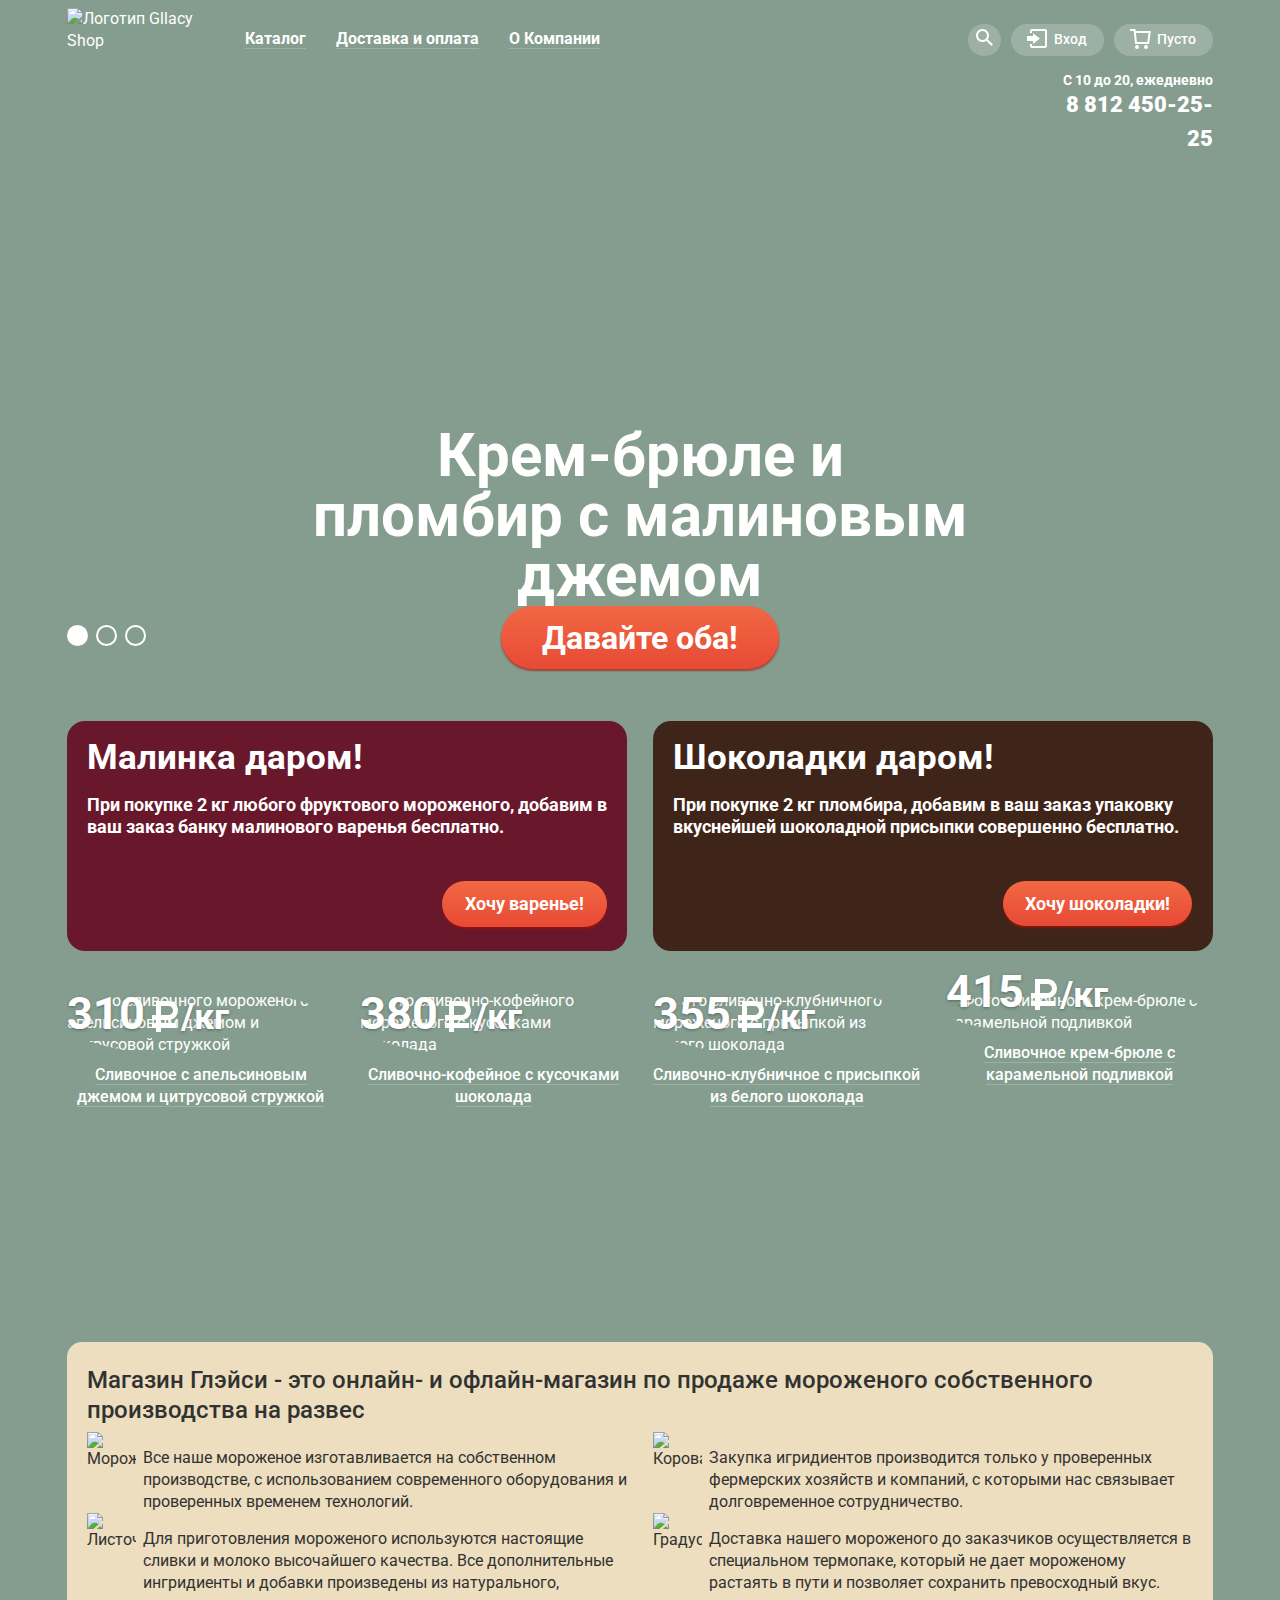
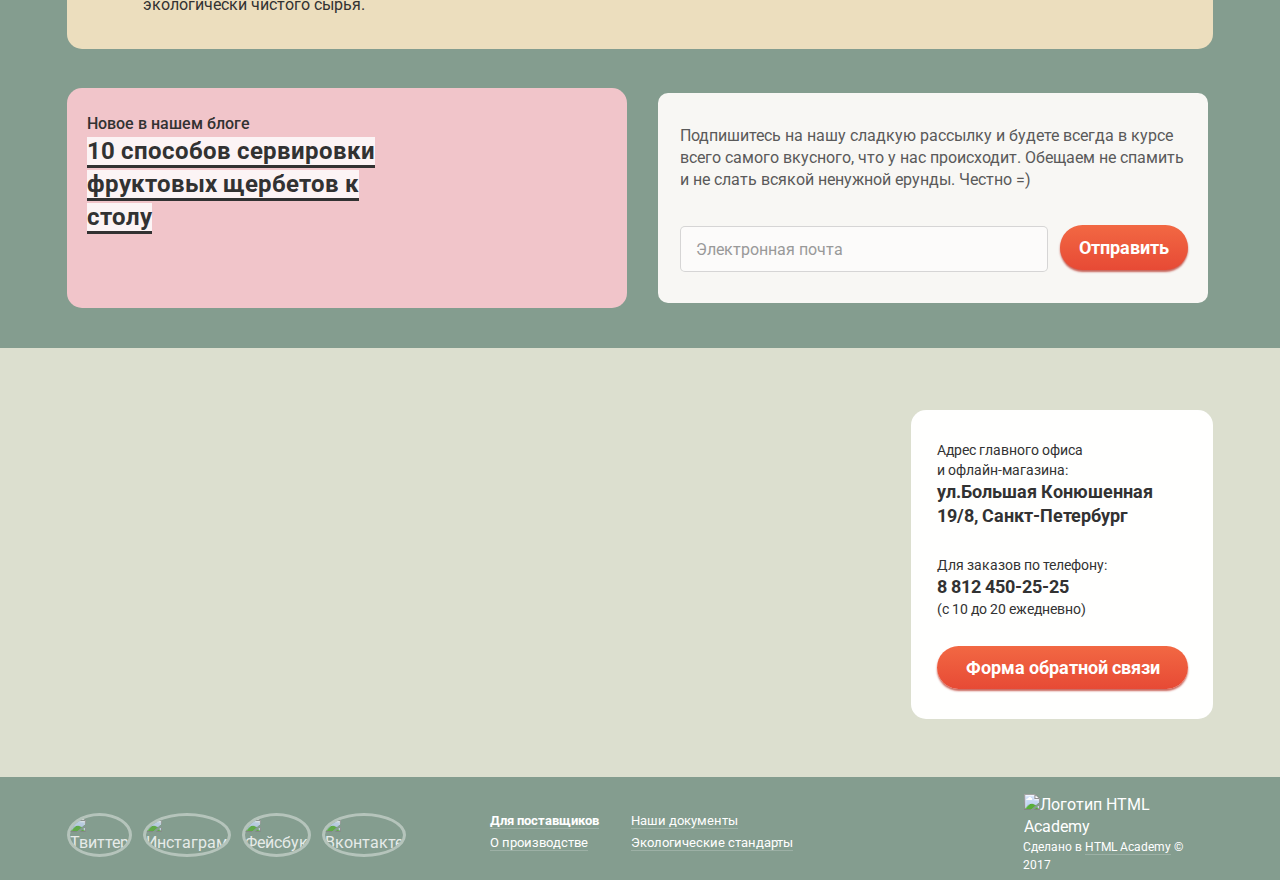
==== commit 2c6865e5: "Вроде все исправила )" ====
--- a/index.html
+++ b/index.html
@@ -137,40 +137,6 @@
                 </form>
             </section>
 
-            <!--
-            <div class="sliders">
-                <input class="visually-hidden" type="radio" id="product-1" name="toggle" checked>
-                <input class="visually-hidden" type="radio" id="product-2" name="toggle">
-                <input class="visually-hidden" type="radio" id="product-3" name="toggle">
-                <div class="site-wrapper">
-                    <div class="container">
-                        <header class="main-header"></header>
-                        <section class="slider">
-                            <div class="slider-controls">
-                                <label for="product-1">Первый</label>
-                                <label for="product-2">Второй</label>
-                                <label for="product-3">Третий</label>
-                            </div>
-                            <ul class="slider-list">
-                                <li class="slider-item slide" id="slide1">
-                                    <h3 class="slide-title">Крем-брюле и пломбир с малиновым джемом</h3>
-                                    <button class="button button-jam">Давайте оба!</button>
-                                </li>
-                                <li class="slider-item slide" id="slide2">
-                                    <h3 class="slide-title">Шоколадный пломбир и лимонный сорбет</h3>
-                                    <button class="button button-jam">Давайте оба!</button>
-                                </li>
-                                <li class="slider-item slide" id="slide3">
-                                    <h3 class="slide-title">Пломбир с помадкой и клубничный щербет</h3>
-                                    <button class="button button-jam">Давайте оба!</button>
-                                </li>
-                            </ul>
-                         </section>
-                    </div>
-                </div>
-            </div>
-            -->
-
             <section class="promotion">
                 <h2 class="visually-hidden">Акции</h2>
                 <article class="raspberries">
@@ -316,42 +282,45 @@
                     </div>
                 </div>
             </div>
+        </main>
 
             <section class="location">
                 <h2 class="visually-hidden">Как до нас добраться</h2>
                 <div class="map">
-                    <!-- Здесь будет карта -->
-                </div>
-                <div class="address">
-                    <p>
-                        <span>
-                            Адрес главного офиса<br> 
-                            и офлайн-магазина:<br>
-                        </span>
-                        <span>
-                            <b>
-                                ул.Большая Конюшенная<br>
-                                19/8, Санкт-Петербург
-                            </b>
-                        </span>
-                    </p>
-                    <p>
-                        <span>
-                            Для заказов по телефону:<br>
-                        </span>
-                        <span>
-                            <b>
-                                8 812 450-25-25<br>
-                            </b>
-                        </span>
-                        <span>
-                            (с 10 до 20 ежедневно)
-                        </span>
-                    </p>
-                    <a href="#" class="button button-location">Форма обратной связи</a>
-                </div>
-            </section>
-        </main>
+                    <iframe src="https://www.google.com/maps/embed?pb=!1m18!1m12!1m3!1d1998.5991043651586!2d30.320894616097!3d59.938794181876254!2m3!1f0!2f0!3f0!3m2!1i1024!2i768!4f13.1!3m3!1m2!1s0x4696310fca5ba729%3A0xea9c53d4493c879f!2z0JHQvtC70YzRiNCw0Y8g0JrQvtC90Y7RiNC10L3QvdCw0Y8g0YPQuy4sIDE5LCDQodCw0L3QutGCLdCf0LXRgtC10YDQsdGD0YDQsywg0KDQvtGB0YHQuNGPLCAxOTExODY!5e0!3m2!1sru!2s!4v1530127528098" width="600" height="450" frameborder="0" style="border:0" allowfullscreen></iframe>
+                </div>
+                <div class="location-address">
+                    <div class="address">
+                        <p>
+                            <span>
+                                Адрес главного офиса<br> 
+                                и офлайн-магазина:<br>
+                            </span>
+                            <span>
+                                <b>
+                                    ул.Большая Конюшенная<br>
+                                    19/8, Санкт-Петербург
+                                </b>
+                            </span>
+                        </p>
+                        <p>
+                            <span>
+                                Для заказов по телефону:<br>
+                            </span>
+                            <span>
+                                <b>
+                                    8 812 450-25-25<br>
+                                </b>
+                            </span>
+                            <span>
+                                (с 10 до 20 ежедневно)
+                            </span>
+                        </p>
+                        <a href="#" class="button button-location">Форма обратной связи</a>
+                    </div>
+                </div>
+            </section>
+        
 
         <footer class="main-footer">
             <div class="footer-social">
@@ -388,22 +357,24 @@
             </div>
         </footer>
 
-        <section class="modal modal-feedback-form">
-            <h2>Мы обязательно вам ответим!</h2>
-            <h3 class="visually-hidden">Форма обратной связи</h3>
-            <div class="feedback-form">
-                <form action="#" method="post">
-                    <label for="name-feedback" class="visually-hidden">Имя</label>
-                    <input id="name-feedback" type="text" placeholder="Как вас зовут?">
-                    <label for="email-feedback" class="visually-hidden">Электронная почта</label>
-                    <input id="email-feedback" type="email" placeholder="Ваша почта для ответа?">
-                    <label for="message-feedback" class="visually-hidden">Ваше сообщение</label>
-                    <textarea id="message-feedback" name="message-feedback" placeholder="Напишите что-нибудь..."></textarea>
-                    <button class="button button-feedback" type="submit">Отправить</button>
-                </form>
-            </div>
-            <button class="modal-close" type="button">Закрыть</button>
-        </section>  
+        <div class="feedback-container">
+            <section class="modal modal-feedback-form">
+                <h2>Мы обязательно вам ответим!</h2>
+                <h3 class="visually-hidden">Форма обратной связи</h3>
+                <div class="feedback-form">
+                    <form action="#" method="post">
+                        <label for="name-feedback" class="visually-hidden">Имя</label>
+                        <input id="name-feedback" type="text" placeholder="Как вас зовут?">
+                        <label for="email-feedback" class="visually-hidden">Электронная почта</label>
+                        <input id="email-feedback" type="email" placeholder="Ваша почта для ответа?">
+                        <label for="message-feedback" class="visually-hidden">Ваше сообщение</label>
+                        <textarea id="message-feedback" name="message-feedback" placeholder="Напишите что-нибудь..."></textarea>
+                        <button class="button button-feedback" type="submit">Отправить</button>
+                    </form>
+                </div>
+                <button class="modal-close" type="button">Закрыть</button>
+            </section>  
+        </div>
 
         <script src="js/script.js" type="text/javascript"></script>     
     </body>
--- a/css/style.css
+++ b/css/style.css
@@ -1,7 +1,4 @@
-body {
-    margin: 0 auto;
-    padding: 0;
-    width: 1200px;
+body { 
     font-family: "Roboto", "Arial", sans-serif;
     font-size: 16px;
     line-height: 22px;
@@ -11,134 +8,23 @@
     background-image: url("../img/slider-1.png");
     background-position: top center;
     background-repeat: no-repeat;  
-    } 
-
-/*
-.visually-hidden {
-  position: absolute;
-
-  width: 1px;
-  height: 1px;
-
-  clip: rect(0, 0, 0, 0);
-}
-
-.site-wrapper {
-    margin: 0 auto;
-  min-width: 1200px;
-  background-color: #849d8f;
-  background-image: url("../img/slider-1.png");
-  background-repeat: no-repeat;
-  background-position: top center;
-  
-  transition: background-image 0.5s ease, background-color 0.5s ease;
-}
-
-.site-wrapper::before,
-.site-wrapper::after {
-  content: "";
-
-  visibility: hidden;
-}
-
-.site-wrapper::before {
-  background-image: url("../img/slider-2.png");
-}
-
-.site-wrapper::after {
-  background-image: url("../img/slider-3.png");
-}
-
-.container {
-  width: 900px;
-  margin: 0 auto;
-  padding: 0 20px;
-}
-
-.slider {
-  position: relative;
-  
-  padding-top: 321px;
-  
-  text-align: center;
-  color: #ffffff;
-}
-
-.slider-list {
-  margin: 0;
-  padding: 0;
-  
-  list-style: none;
-}
-
-.slide {
-  display: none;
-}
-
-.slide-title {
-  width: 700px;
-  margin: 0 auto;
-  margin-bottom: 27px;
-  
-  font-size: 60px;
-  line-height: 60px;
-  font-weight: 800;
-}
-
-.slider-controls {
-  position: absolute;
-  bottom: 63px;
-  left: 0;
-  z-index: 20;
-  
-  font-size: 0;
-}
-
-.slider-controls label {
-  display: inline-block;
-  width: 17px;
-  height: 17px;
-  margin-right: 8px;
-
-  vertical-align: top;
-
-  background-color: transparent;
-  border: 2px solid #ffffff;
-  border-radius: 50%;
-  cursor: pointer;
-}
-
-#product-1:checked ~ .site-wrapper {
-  background-color: #849d8f;
-  background-image: url("../img/slider-1.png");
-}
-
-#product-2:checked ~ .site-wrapper {
-  background-color: #8996a6;
-  background-image: url("../img/slider-2.png");
-}
-
-#product-3:checked ~ .site-wrapper {
-  background-color: #9d8b84;
-  background-image: url("../img/slider-3.png");
-}
-
-#product-1:checked ~ .site-wrapper #slide1,
-#product-2:checked ~ .site-wrapper #slide2,
-#product-3:checked ~ .site-wrapper #slide3 {
-  display: block;
-}
-
-#product-1:checked ~ .site-wrapper label[for="product-1"],
-#product-2:checked ~ .site-wrapper label[for="product-2"],
-#product-3:checked ~ .site-wrapper label[for="product-3"] {
-  background-color: #ffffff;
-}
-
-*/
-
+} 
 .inner-page {
     background-image: url("../img/backlight-catalog.png");
+    margin: 0 auto;
+    width: 1200px;
+}
+.main-header {
+    margin: 0 auto;
+    width: 1200px;
+}
+.container {
+    margin: 0 auto;
+    width: 1200px;  
+}
+.main-footer {
+    margin: 0 auto;
+    width: 1200px; 
 }
 a {
     text-decoration: none;
@@ -527,7 +413,7 @@
     background-color: #dcdfcf;
     background-image: url("../img/map.jpg");
     background-repeat: no-repeat;
-    width: 1200px;
+    width: 100%;
     height: 429px;
 }
 .address {
@@ -1082,7 +968,6 @@
 
 
 .main-header {
-    margin: 0;
     margin-bottom: 270px;
     width: 1146px;
     padding: 0 27px;
@@ -1210,7 +1095,6 @@
 
 .container {
     padding: 0;
-    margin: 0;
 }
 
 
@@ -1523,15 +1407,24 @@
 }
     /*  Location  */
 
-
 .location {
     position: relative;
 }
+.location-address {
+    position: absolute;
+    z-index: 2;
+    width: 1200px;
+    height: 429px;
+    top: 0;
+    left: 50%;
+    margin-left: -600px;
+}
 .address {
     padding: 30px 26px;
     position: absolute;
+    z-index: 3;
     top: 62px;
-    left: 870px;
+    right: 27px;
 }
 .address p {
     padding: 0;
@@ -1548,7 +1441,6 @@
 
 .main-footer {
     padding: 0;
-    margin: 0;
     width: 1146px;
     padding: 0 27px;
     display: flex;
@@ -2169,8 +2061,18 @@
 }
 
 
+.feedback-container {
+    content: "";
+    display: none;
+    position: fixed;
+    z-index: 10;
+    top: 0;
+    left: 0;                                              
+    width: 100%;
+    height: 100%;
+    background-color: rgba(0, 0, 0, 0.5);
+}
 .modal-feedback-form {
-    display: none;
     padding: 15px 15px 25px 25px;
     position: fixed;
     top: 50%;
@@ -2192,17 +2094,6 @@
 }
 .button-feedback {
     margin-left: 295px;
-}
-body::after {
-    content: "";
-    display: none;
-    position: fixed;
-    z-index: 10;
-    top: 0;
-    left: 0;                                                                                    /* Как сделать оверлей? */
-    width: 100%;
-    height: 100%;
-    background-color: rgba(0, 0, 0, 0.5);
 }
 .modal-show {
     display: block;
@@ -2328,3 +2219,12 @@
     background-position: 0 0;
     cursor: pointer;
 }
+
+
+.map iframe {
+    position: relative;
+    z-index: 1;
+    border: none;
+    width: 100%;
+    height: 429px;
+}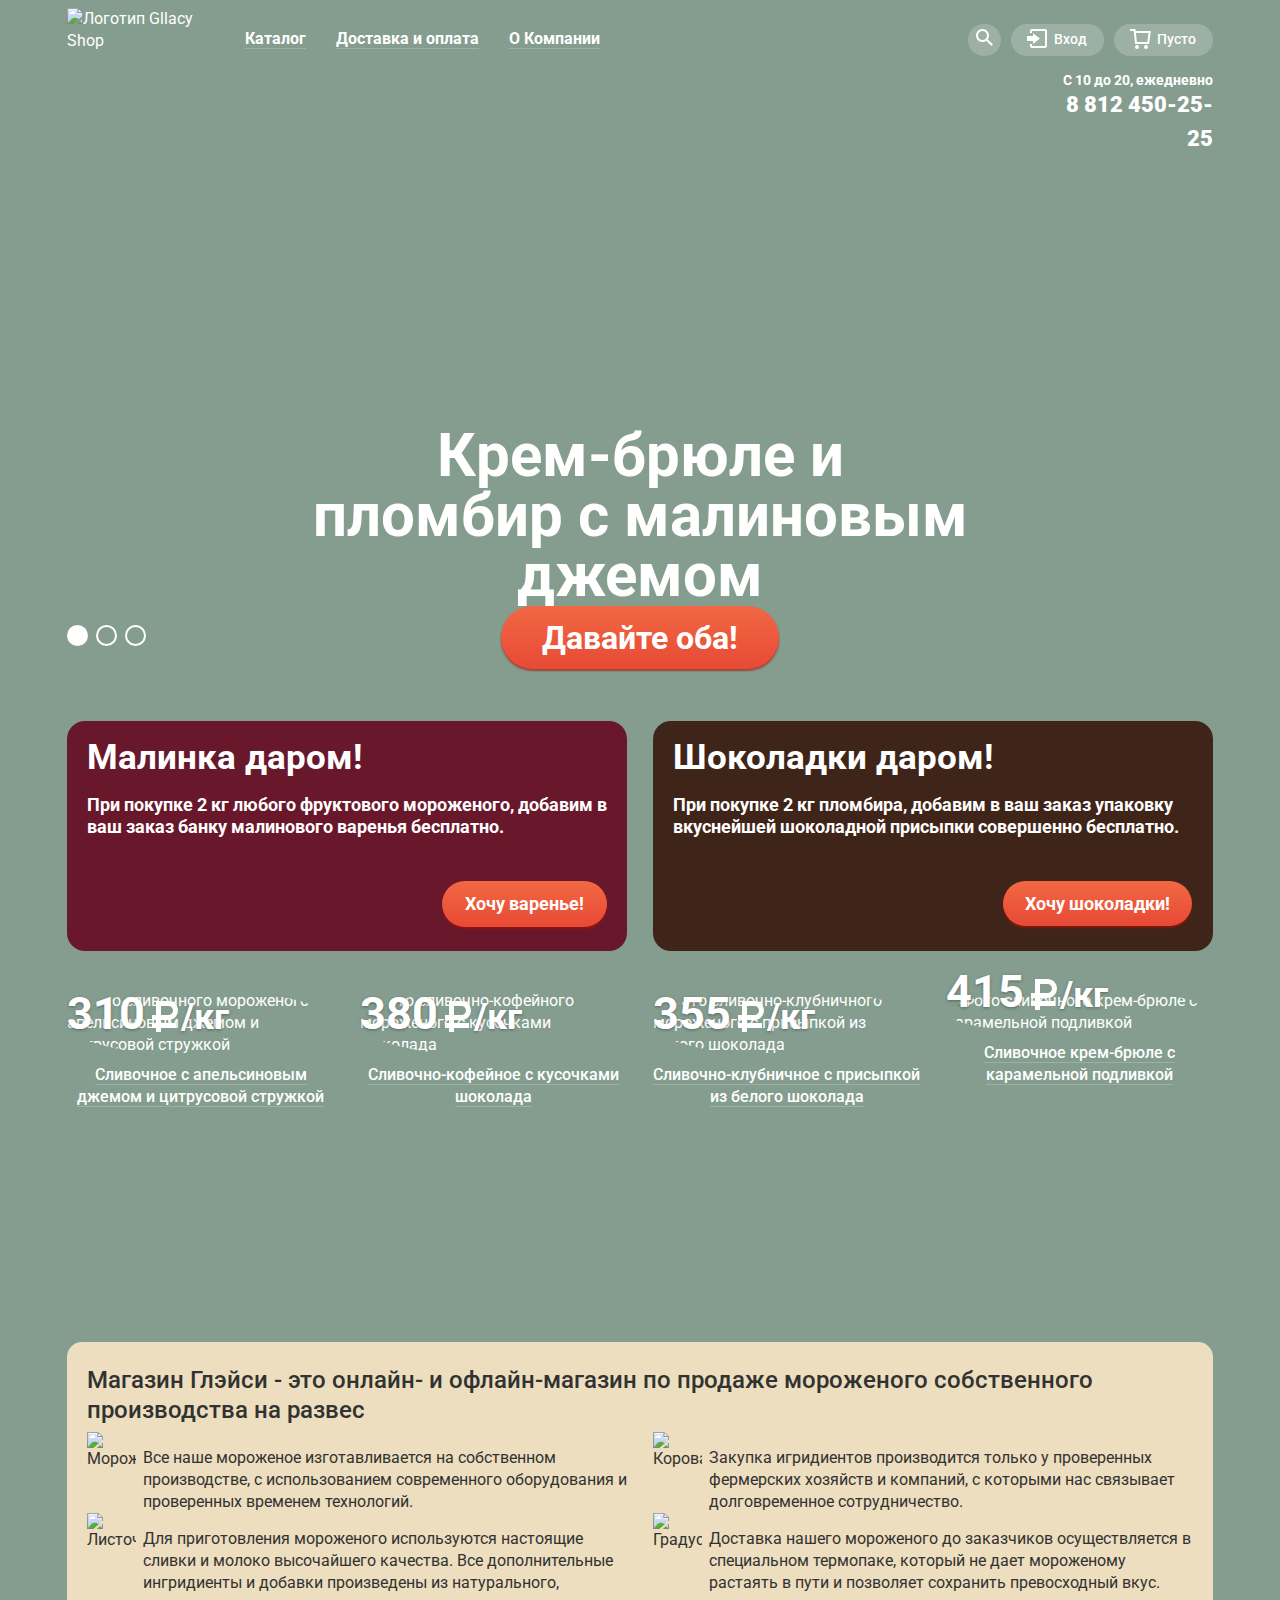
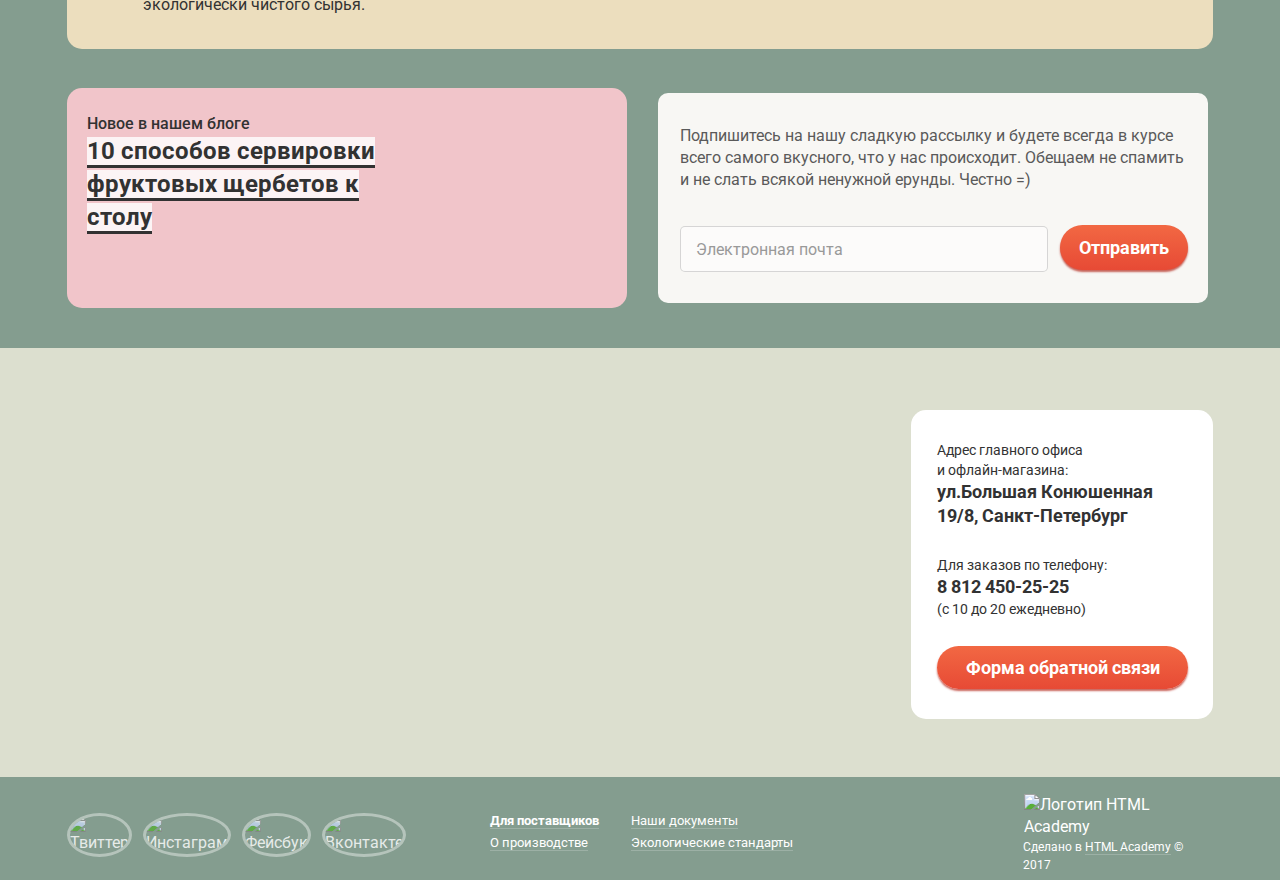
==== commit 0c59b373: "На проверку" ====
--- a/index.html
+++ b/index.html
@@ -289,35 +289,33 @@
                 <div class="map">
                     <iframe src="https://www.google.com/maps/embed?pb=!1m18!1m12!1m3!1d1998.5991043651586!2d30.320894616097!3d59.938794181876254!2m3!1f0!2f0!3f0!3m2!1i1024!2i768!4f13.1!3m3!1m2!1s0x4696310fca5ba729%3A0xea9c53d4493c879f!2z0JHQvtC70YzRiNCw0Y8g0JrQvtC90Y7RiNC10L3QvdCw0Y8g0YPQuy4sIDE5LCDQodCw0L3QutGCLdCf0LXRgtC10YDQsdGD0YDQsywg0KDQvtGB0YHQuNGPLCAxOTExODY!5e0!3m2!1sru!2s!4v1530127528098" width="600" height="450" frameborder="0" style="border:0" allowfullscreen></iframe>
                 </div>
-                <div class="location-address">
-                    <div class="address">
-                        <p>
-                            <span>
-                                Адрес главного офиса<br> 
-                                и офлайн-магазина:<br>
-                            </span>
-                            <span>
-                                <b>
-                                    ул.Большая Конюшенная<br>
-                                    19/8, Санкт-Петербург
-                                </b>
-                            </span>
-                        </p>
-                        <p>
-                            <span>
-                                Для заказов по телефону:<br>
-                            </span>
-                            <span>
-                                <b>
-                                    8 812 450-25-25<br>
-                                </b>
-                            </span>
-                            <span>
-                                (с 10 до 20 ежедневно)
-                            </span>
-                        </p>
-                        <a href="#" class="button button-location">Форма обратной связи</a>
-                    </div>
+                <div class="address">
+                    <p>
+                        <span>
+                            Адрес главного офиса<br> 
+                            и офлайн-магазина:<br>
+                        </span>
+                        <span>
+                            <b>
+                                ул.Большая Конюшенная<br>
+                                19/8, Санкт-Петербург
+                            </b>
+                        </span>
+                    </p>
+                    <p>
+                        <span>
+                            Для заказов по телефону:<br>
+                        </span>
+                        <span>
+                            <b>
+                                8 812 450-25-25<br>
+                            </b>
+                        </span>
+                        <span>
+                            (с 10 до 20 ежедневно)
+                        </span>
+                    </p>
+                    <a href="#" class="button button-location">Форма обратной связи</a>
                 </div>
             </section>
         
--- a/css/style.css
+++ b/css/style.css
@@ -417,7 +417,7 @@
     height: 429px;
 }
 .address {
-    background-color: rgba(255, 255, 255, 0.98);
+    background-color: rgb(255, 255, 255);   
     border-radius: 15px;
     width: 250px;
     min-height: 245px;
@@ -955,14 +955,6 @@
     margin: 0;
     padding: 0;
 }
-body {
-    /*Временно для сетки*/  /*
-    background-image: url("../img/gllacy-index-1200.jpg");
-    background-width: 1200px;
-    background-height: auto;
-    background-repeat: no-repeat;  */
-}
-
 
     /*  Header  */
 
@@ -971,12 +963,7 @@
     margin-bottom: 270px;
     width: 1146px;
     padding: 0 27px;
-    min-height: 120px;
-
-    /*Временно для сетки*/ /*
-    background-color: rgba(237, 110, 146, 0.3); */
-     
-    
+    min-height: 120px;   
 }
 .main-navigation {
     padding: 0;
@@ -993,9 +980,6 @@
     padding-right: 9px;
     flex-grow: 0;
     flex-shrink: 0;
-
-    /*Временно для сетки*/  /*
-    background-color: rgba(241, 204, 180, 0.3); */
 }
 .site-navigation {
     margin: 0;
@@ -1008,9 +992,6 @@
     display: flex;
     flex-wrap: wrap;
     min-height: 40px;
-
-    /*Временно для сетки*/   /*  
-    background-color: rgba(210, 204, 180, 0.3);  */
 }
 .user-navigation {
     margin: 0;
@@ -1023,9 +1004,6 @@
     flex-wrap: wrap;
     justify-content: flex-end;
     min-height: 45px;
-
-    /*Временно для сетки*/   /*   
-    background-color: rgba(241, 204, 180, 0.3);  */
 }
 .user-navigation-item {
     background-color: rgba(255, 255, 255, 0.2);
@@ -1084,13 +1062,11 @@
     flex-grow: 0;
     flex-shrink: 0;
     min-height: 50px;
-
-    /*Временно для сетки*/  /*   
-    background-color: rgba(241, 204, 180, 0.3);  */
 }
 .navigation-timing a {
     display: block;
 }
+
     /*  Main  */
 
 .container {
@@ -1109,9 +1085,6 @@
     margin-bottom: 30px;
     min-height: 225px;
     position: relative;
-
-    /*Временно для сетки*/   /*
-    background-color: rgba(241, 204, 180, 0.3);  */  
 }
 .slider-radio {
     position: absolute;
@@ -1175,9 +1148,6 @@
     text-align: center;
     margin: 0 auto;
     min-height: 130px;
-
-    /*Временно для сетки*/    /*    
-    background-color: rgba(237, 110, 146, 0.3);  */
 }
 .slider-1 button {
     width: 278;
@@ -1196,9 +1166,6 @@
     margin-bottom: 39px;
     display: flex;
     min-height: 230px;
-
-    /*Временно для сетки*/    /*
-    background-color: rgba(254, 191, 80, 0.3);  */
 }
 .promotion article {
     width: 560px;
@@ -1257,9 +1224,6 @@
     padding: 0 27px;
     margin-bottom: 22px;
     min-height: 330px;
-
-    /*Временно для сетки*/   /*
-    background-color: rgba(110, 237, 116, 0.3);   */
 }
 .hit-list {
     padding: 0;
@@ -1294,9 +1258,6 @@
     width: 1106px;
     margin-bottom: 39px;
     min-height: 261px;
-
-    /*Временно для сетки*/    /*
-    background-color: rgba(110, 237, 116, 0.3);   */
 }
 .shop-description-topic {
     padding: 0;
@@ -1315,9 +1276,6 @@
     padding: 0;
     width: 540px;
     display: flex;
-
-    /*Временно для сетки*/   /*
-    background-color: rgba(110, 237, 116, 0.3);   */
 }
 .shop-description li:nth-child(1) {
     order: 0;
@@ -1336,9 +1294,6 @@
     padding: 0;
     margin-top: 15px;
     margin-left: 7px;
-
-    /*Временно для сетки*/   /*
-    background-color: rgba(254, 191, 80, 0.3);  */
 }
 
     /*  News  */
@@ -1351,9 +1306,6 @@
     margin-bottom: 40px;
     display: flex;
     min-height: 220px;
-
-    /*Временно для сетки*/    /*
-    background-color: rgba(68, 53, 227, 0.3);   */
 }
 .news {
     padding: 0;
@@ -1391,9 +1343,6 @@
     margin-bottom: 35px;
     width: 510px;
     min-height: 65px; 
-
-    /*Временно для сетки*/     /* 
-    background-color: rgba(68, 53, 227, 0.3);   */
 }
 .subscription-form {
     padding: 0;
@@ -1405,26 +1354,19 @@
     margin-left: 8px;
     margin-top: -5px;
 }
+
     /*  Location  */
 
 .location {
     position: relative;
-}
-.location-address {
-    position: absolute;
-    z-index: 2;
-    width: 1200px;
-    height: 429px;
-    top: 0;
-    left: 50%;
-    margin-left: -600px;
-}
+} 
 .address {
     padding: 30px 26px;
     position: absolute;
-    z-index: 3;
+    z-index: 2;
     top: 62px;
-    right: 27px;
+    left: 50%;
+    margin-left: 271px;
 }
 .address p {
     padding: 0;
@@ -1445,10 +1387,7 @@
     padding: 0 27px;
     display: flex;
     justify-content: space-between;
-    min-height: 103px; 
-
-    /*Временно для сетки*/    /*
-    background-color: rgba(68, 53, 227, 0.3);   */
+    min-height: 103px;
 }
 .social-list{
     padding: 0;
@@ -1462,9 +1401,6 @@
     flex-direction: row;
     justify-content: flex-start;
     min-height: 37px;
-
-    /*Временно для сетки*/   /*
-    background-color: rgba(110, 237, 116, 0.3);    */
 }
 .social-list li {
     margin-right: 11px;
@@ -1482,9 +1418,6 @@
     justify-content: flex-start;
     align-items: flex-start;
     min-height: 40px;
-
-    /*Временно для сетки*/   /*
-    background-color: rgba(241, 204, 180, 0.3);    */
 }
 .info-link {
     list-style: none;
@@ -1492,9 +1425,6 @@
     padding: 0;
     width: 180px;
     min-height: 17px;
-
-    /*Временно для сетки*/    /*
-    background-color: rgba(241, 204, 180, 0.3);    */
 }
 .info li:nth-child(1) {
     order: 0;
@@ -1529,9 +1459,6 @@
     display: flex;
     flex-direction: column;
     min-height: 65px;
-
-    /*Временно для сетки*/   /*
-    background-color: rgba(110, 237, 116, 0.3);    */
 }
 .ha-logo {
     margin: 0;
@@ -1543,24 +1470,12 @@
     margin: 0;
     padding: 0;
     margin-left: 77px;
-
-    /*Временно для сетки*/  /*      
-    background-color: rgba(254, 191, 80, 0.3);    */
-}
-
-
+}
 
 
     /*  Сеточные стили страницы каталога */ 
 
 
-.inner-page {
-    /*Временно для сетки*/   /*
-    background-image: url("../img/gllacy-catalog-1200.jpg");
-    background-width: 1200px;
-    background-height: auto;
-    background-repeat: no-repeat;  */
-}
 .full-trolley {
     position: relative;
 }
@@ -1570,7 +1485,6 @@
 
     /*  Breadcrumbs  */
 
-
 .breadcrumbs {
     padding: 0;
     margin: 0;
@@ -1579,10 +1493,6 @@
     display: flex;
     justify-content: flex-start;
     min-height: 20px;
-
-    /*Временно для сетки*/   /*
-    background-color: rgba(68, 53, 227, 0.3);    */
-    
 }
 .inner-page .main-header {
     margin-bottom: -23px;
@@ -1596,10 +1506,6 @@
     margin: 0;
     border-bottom: 1px solid rgba(255, 255, 255, 0.4);
     min-height: 1443px;
-
-
-    /*Временно для сетки*/    /*
-    background-color: rgba(75, 14, 103, 0.3);   */
 }
 
 .page-title {
@@ -1609,9 +1515,6 @@
     padding: 0 27px;
     margin-bottom: 25px;
     min-height: 40px;
-
-    /*Временно для сетки*/  /*
-    background-color: rgba(254, 191, 80, 0.3);   */
 }
 
 
@@ -1624,9 +1527,6 @@
     padding: 0 0 0 27px;
     margin-bottom: 39px;
     min-height: 134px;
-
-    /*Временно для сетки*/   /*
-    background-color: rgba(110, 237, 116, 0.3);   */
 }
 fieldset {
     border:0 none;
@@ -1644,9 +1544,6 @@
     width: 195px;
     margin-right: 14px;
     min-height: 59px;
-
-    /*Временно для сетки*/    /*
-    background-color: rgba(254, 191, 80, 0.3);   */
 }
 .form-popularity span {
     margin-left: 17px;
@@ -1656,9 +1553,6 @@
     width: 218px;
     margin-right: 15px;
     position: relative;
-
-    /*Временно для сетки*/    /*
-    background-color: rgba(154, 170, 80, 0.3);   */
 }
 .form-price legend {
     margin-left: 15px;
@@ -1719,9 +1613,6 @@
 }
 .form-fat-content {
     width: 415px;
-
-    /*Временно для сетки*/    /*
-    background-color: rgba(254, 91, 180, 0.3);  */
 }
 .form-fat-content legend {
     margin-left: 15px;
@@ -1789,9 +1680,6 @@
     margin-right: 15px;
     margin-top: 16px;
     min-height: 59px;
-
-    /*Временно для сетки*/    /*
-    background-color: rgba(204, 170, 150, 0.3);   */
 }
 .form-fillers legend {
     margin-left: 15px;
@@ -1878,9 +1766,6 @@
     flex-wrap: wrap;
     margin-left: -26px;
     min-height: 1055px;
-
-    /*Временно для сетки*/    /*
-    background-color: rgba(241, 204, 180, 0.3);  */
 }
 .catalog-item {
     padding: 0;
@@ -1914,9 +1799,6 @@
     align-items: center;
     justify-content: flex-end;
     min-height: 30px;
-
-    /*Временно для сетки*/    /*
-    background-color: rgba(237, 110, 146, 0.3);  */
 }
 .pagination-item a {
     display: flex;
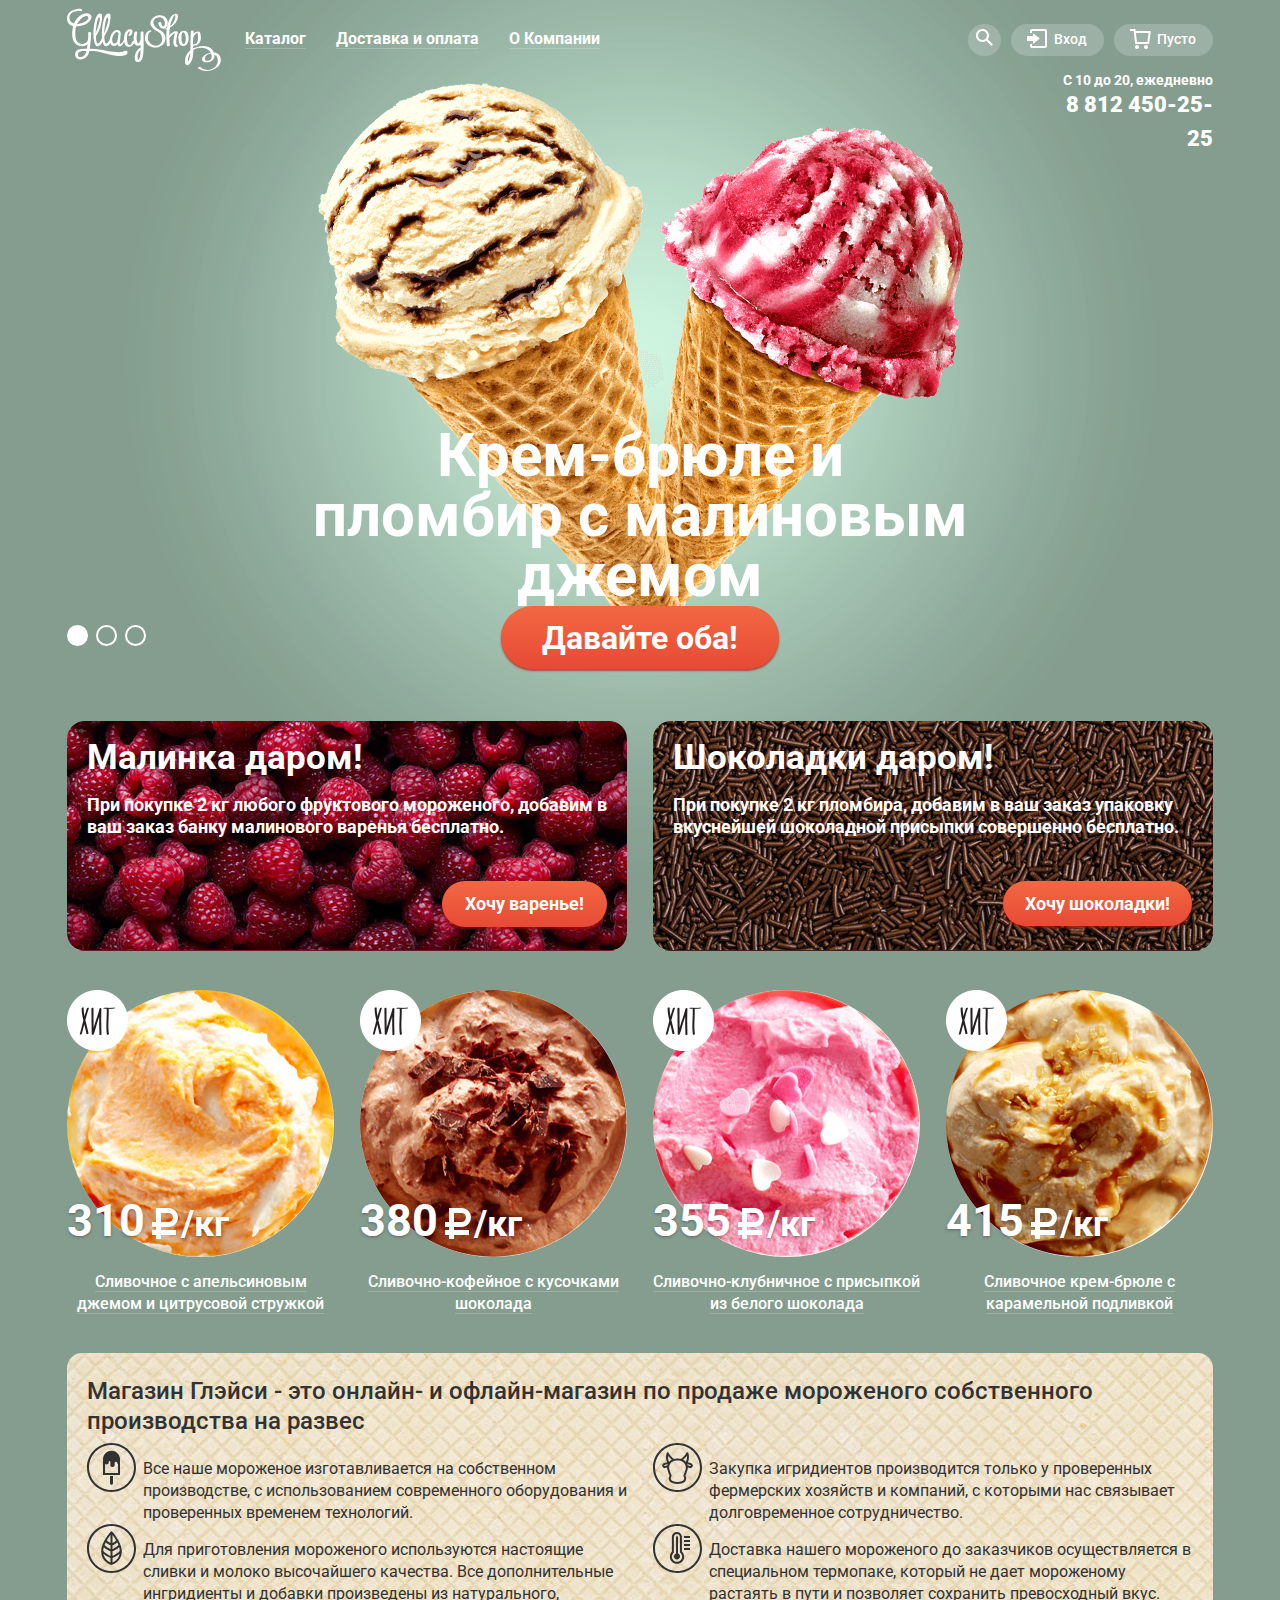
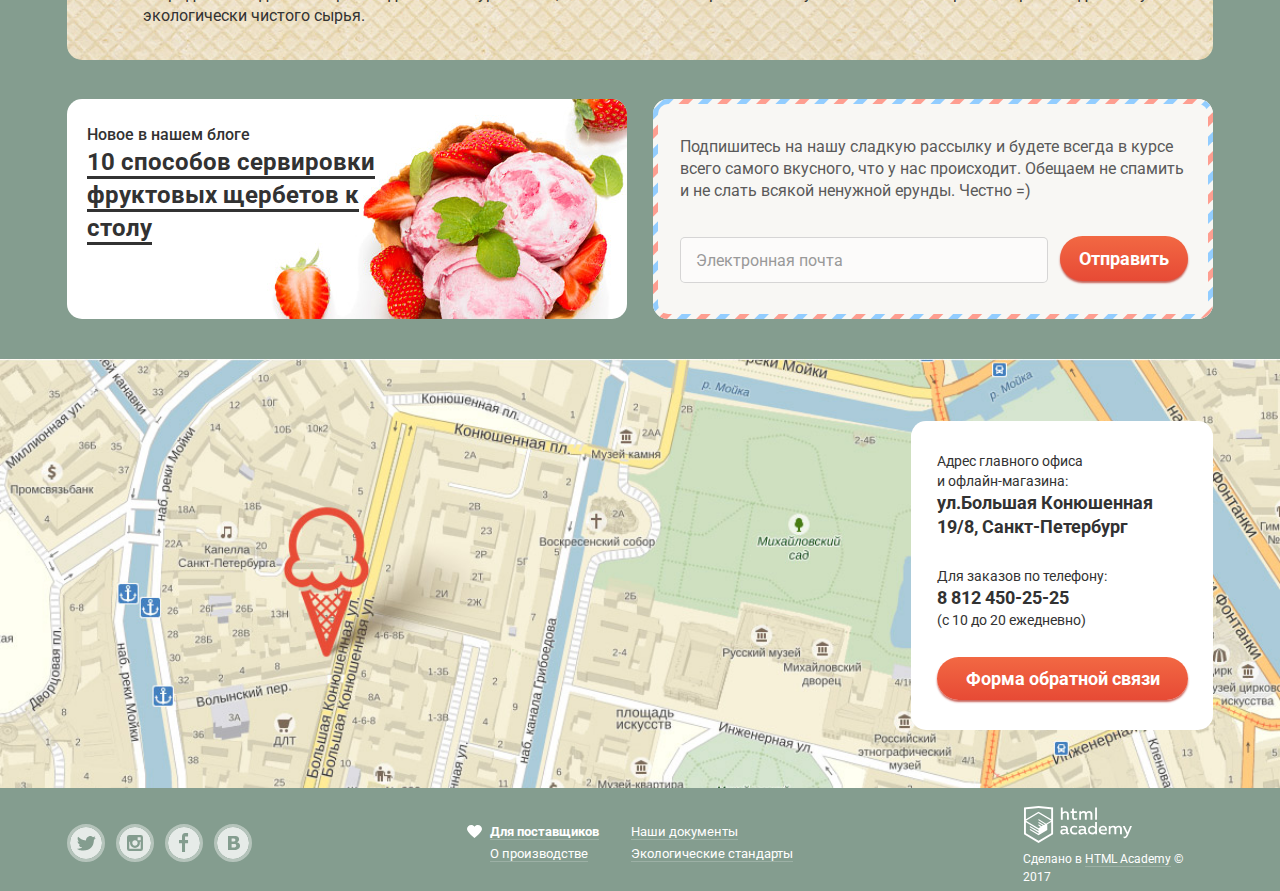
==== commit 6d425a9a: "Закончила исправления" ====
--- a/index.html
+++ b/index.html
@@ -5,7 +5,7 @@
         <title>HTML Academy: Глейси</title>
         <link href="https://fonts.googleapis.com/css?family=Roboto:400,500,700&amp;subset=cyrillic" rel="stylesheet">
         <link href="css/normalize.css" rel="stylesheet">
-        <link href="css/style.css" rel="stylesheet">
+        <link href="css/style-minimized.css" rel="stylesheet">
     </head>
     <body>
         <header class="main-header">
@@ -287,7 +287,7 @@
             <section class="location">
                 <h2 class="visually-hidden">Как до нас добраться</h2>
                 <div class="map">
-                    <iframe src="https://www.google.com/maps/embed?pb=!1m18!1m12!1m3!1d1998.5991043651586!2d30.320894616097!3d59.938794181876254!2m3!1f0!2f0!3f0!3m2!1i1024!2i768!4f13.1!3m3!1m2!1s0x4696310fca5ba729%3A0xea9c53d4493c879f!2z0JHQvtC70YzRiNCw0Y8g0JrQvtC90Y7RiNC10L3QvdCw0Y8g0YPQuy4sIDE5LCDQodCw0L3QutGCLdCf0LXRgtC10YDQsdGD0YDQsywg0KDQvtGB0YHQuNGPLCAxOTExODY!5e0!3m2!1sru!2s!4v1530127528098" width="600" height="450" frameborder="0" style="border:0" allowfullscreen></iframe>
+                    <iframe src="https://www.google.com/maps/embed?pb=!1m18!1m12!1m3!1d1998.5991043651586!2d30.320894616097!3d59.938794181876254!2m3!1f0!2f0!3f0!3m2!1i1024!2i768!4f13.1!3m3!1m2!1s0x4696310fca5ba729%3A0xea9c53d4493c879f!2z0JHQvtC70YzRiNCw0Y8g0JrQvtC90Y7RiNC10L3QvdCw0Y8g0YPQuy4sIDE5LCDQodCw0L3QutGCLdCf0LXRgtC10YDQsdGD0YDQsywg0KDQvtGB0YHQuNGPLCAxOTExODY!5e0!3m2!1sru!2s!4v1530127528098" width="600" height="450" style="border:0" allowfullscreen></iframe>
                 </div>
                 <div class="address">
                     <p>
@@ -374,6 +374,6 @@
             </section>  
         </div>
 
-        <script src="js/script.js" type="text/javascript"></script>     
+        <script src="js/script-minimized.js" type="text/javascript"></script>     
     </body>
 </html>
--- a/css/style-minimized.css
+++ b/css/style-minimized.css
@@ -0,0 +1 @@
+body{font-family:"Roboto","Arial",sans-serif;font-size:16px;line-height:22px;font-weight:400;color:#fff;background-color:#849d8f;background-image:url(../img/slider-1.png);background-position:top center;background-repeat:no-repeat}.inner-page{background-image:url(../img/backlight-catalog.png);margin:0 auto;width:1200px}.main-header{margin:0 auto;width:1200px}.container{margin:0 auto;width:1200px}.main-footer{margin:0 auto;width:1200px}a{text-decoration:none;color:#fff}.visually-hidden{position:absolute;width:1px;height:1px;margin:-1px;border:0;padding:0;clip:rect(0 0 0 0);overflow:hidden}.site-navigation{font-size:16px;line-height:18px;font-weight:700;list-style:none}.menu-underline{border-bottom:1px solid rgba(255,255,255,.2)}.user-navigation{font-size:14px;line-height:16px;font-weight:500;list-style:none}.main-navigation a{color:#fff}a.navigation-site{-webkit-box-sizing:border-box;box-sizing:border-box;padding:8px 15px 8px 15px;border-radius:25px;color:#fff;text-shadow:none;-webkit-box-shadow:none;box-shadow:none;background-color:transparent}a.navigation-site:hover,a.navigation-site:focus{color:#333;background-color:rgb(247,246,243)}a.navigation-site:active{border-radius:25px;color:#333;background-color:rgb(237,237,237);-webkit-box-shadow:inset 0 2px 1px 0 rgb(105,105,105);box-shadow:inset 0 2px 1px 0 rgb(105,105,105)}.site-navigation-current .navigation{border-radius:25px;background-color:#d07058;padding:8px 15px 8px 15px}.catalog-menu{position:relative}.search{position:relative}.login-link{position:relative}.full-trolley{position:relative}.main-navigation p{font-size:14px;line-height:16px;font-weight:700}.navigation-number{font-size:22px;line-height:34px}.sliders p{font-size:60px;line-height:60px;font-weight:700}.button{font:inherit;text-align:center;vertical-align:middle;color:#fff;background-image:-webkit-gradient(linear,left bottom,left top,from(rgb(231,74,53)),to(rgb(242,104,67)));background-image:-webkit-linear-gradient(bottom,rgb(231,74,53) 0%,rgb(242,104,67) 100%);background-image:-o-linear-gradient(bottom,rgb(231,74,53) 0%,rgb(242,104,67) 100%);background-image:linear-gradient(360deg,rgb(231,74,53) 0%,rgb(242,104,67) 100%);-webkit-box-shadow:0 2px 2px 0 rgba(172,16,0,.64);box-shadow:0 2px 2px 0 rgba(172,16,0,.64);border:none;border-radius:60px;font-size:18px;line-height:24px;font-weight:700;cursor:pointer}.button:hover,.button:focus{outline:none;background-image:-webkit-gradient(linear,left bottom,left top,from(rgb(220,125,107)),to(rgb(225,131,112)));background-image:-webkit-linear-gradient(bottom,rgb(220,125,107) 0%,rgb(225,131,112) 100%);background-image:-o-linear-gradient(bottom,rgb(220,125,107) 0%,rgb(225,131,112) 100%);background-image:linear-gradient(360deg,rgb(220,125,107) 0%,rgb(225,131,112) 100%);-webkit-box-shadow:inset 0 2px 2px 0 rgba(148,39,24,.004);box-shadow:inset 0 2px 2px 0 rgba(148,39,24,.004)}.button:active{background-image:-webkit-gradient(linear,left top,left bottom,from(rgb(231,74,53)),to(rgb(242,104,67)));background-image:-webkit-linear-gradient(top,rgb(231,74,53) 0%,rgb(242,104,67) 100%);background-image:-o-linear-gradient(top,rgb(231,74,53) 0%,rgb(242,104,67) 100%);background-image:linear-gradient(180deg,rgb(231,74,53) 0%,rgb(242,104,67) 100%);-webkit-box-shadow:inset 0 -2px 2px 0 rgba(148,39,24,.004);box-shadow:inset 0 -2px 2px 0 rgba(148,39,24,.004)}.button-jam{width:278px;height:63px;font-size:32px;line-height:44px}.button-promotion-rasp{width:165px;height:46px}.button-promotion-choco{width:189px;height:45px}.button-subscription{width:128px;height:45px}.button-location{display:block;width:251px;height:43px}.button-entrance{width:100px;height:45px;border-radius:20px}.button-feedback{width:138px;height:43px}.button-cart{width:170px;height:45px}.button-form{width:143px;height:36px;font-size:16px;line-height:18px;font-weight:500;color:#fff;border-style:solid;border-width:2px;border-color:rgb(255,255,255);background-color:rgba(255,255,255,.188);border-radius:60px;cursor:pointer}.button-form:hover,.button-form:focus{outline:none;background-color:rgb(255,255,255);border:none;color:#323232}.button-form:active{background-color:rgb(237,237,237);-webkit-box-shadow:inset 0 2px 1px 0 rgba(105,105,105,1);box-shadow:inset 0 2px 1px 0 rgba(105,105,105,1);border:none;color:#323232}.raspberries{background-color:#69182c;background-image:url(../img/raspberries-background.jpg);background-repeat:no-repeat;border-radius:18px;width:560px;min-height:230px}.chocolate{background-color:#3f2519;background-image:url(../img/chocolate-background.jpg);background-repeat:no-repeat;border-radius:18px;width:560px;min-height:230px}.promotion h3{font-size:35px;line-height:41px;font-weight:700}.promotion p{font-size:18px;line-height:22px;font-weight:700}.hit ul{list-style:none}.hit-item-image img{border-radius:50%;width:267px;height:267px;position:relative;z-index:-2}.hit-item-price{line-height:45px;font-weight:700;font-size:45px;text-shadow:0 1px 3px rgba(49,50,53,.5)}.price-currency{position:relative}.price-currency::before{content:"";position:absolute;width:31px;height:36px;top:12px;left:5px;background-image:url(../img/ruble.svg);background-repeat:no-repeat;background-position:0 0}.hit-item-measure,.catalog-item-measure{margin-left:25px}.hit-item-description a{font-size:16px;line-height:22px;font-weight:500;border-bottom:1px solid rgba(255,255,255,.2)}.hit-item-description a:hover,.hit-item-description a:focus,.hit-item-description a:active{color:rgb(255,188,158);border-bottom:1px solid rgba(255,188,158,.3)}.hit-item{position:relative}.hit-item::before{content:"";position:absolute;width:61px;height:61px;background-image:url(../img/hit.png);background-repeat:no-repeat;background-position:0 0}.hit-item-glance{position:absolute;display:none;z-index:-1;top:-6px;left:-13px;width:293px;height:405px;border-radius:5px;background-color:rgba(248,247,244,.2);-webkit-box-shadow:0 20px 20px 0 rgba(0,0,0,.4);box-shadow:0 20px 20px 0 rgba(0,0,0,.4)}.button-glance{display:none;-webkit-box-pack:center;-ms-flex-pack:center;justify-content:center;-webkit-box-align:center;-ms-flex-align:center;align-items:center;width:200px;height:44px;position:absolute;z-index:1;top:334px;left:33px}.hit-item:hover .hit-item-glance,.hit-item:focus .hit-item-glance{display:block}.hit-item:hover .button-glance,.hit-item:focus .button-glance{display:-webkit-box;display:-ms-flexbox;display:flex}.shop-description{position:relative;z-index:-2;background-color:#ecdebe;background-image:url(../img/waffle-pattern.jpg);border-radius:15px;width:1150px;min-height:310px;height:auto}.shop-description h2{color:#323232;font-size:24px;line-height:30px;font-weight:500}.shop-description-list{list-style:none;color:#323232;font-size:16px;line-height:22px;font-weight:400}.news{background-color:#f1c5ca;background-image:url(../img/strawberry-background.jpg);background-repeat:no-repeat;border-radius:15px;width:560px;min-height:220px}.news h4{color:#323232;font-size:16px;line-height:22px;font-weight:500}.news a{color:#323232;font-size:24px;line-height:33px;font-weight:700;border-bottom:3px solid rgb(50,50,50);background-color:rgba(255,255,255,.8)}.news a:hover,.news a:focus,.news a:active{color:rgb(232,77,55);border-bottom:3px solid rgba(232,77,55,.3)}.subscription{background-image:url(../img/post-background.svg);background-repeat:no-repeat;width:550px;min-height:210px;border-radius:10px;padding:5px}.subscription-inner{border-radius:10px;background-color:rgb(248,247,244);width:550px;min-height:210px}.subscription p{color:#5a5a5a;font-size:16px;line-height:22px;font-weight:400}.subscription-form input{font:inherit;background-color:rgba(255,255,255,.52);border:1px solid rgba(178,178,178,.52);border-radius:5px;width:336px;height:42px;color:#323232;font-size:16px;font-weight:700;line-height:24px;padding-left:15px;padding-right:15px}.subscription-form input:hover{-webkit-box-shadow:0 0 0 2px rgba(154,154,154,.5);box-shadow:0 0 0 2px rgba(154,154,154,.5)}.subscription-form input:focus{outline:none;-webkit-box-shadow:0 0 0 2px rgba(46,136,228,.5);box-shadow:0 0 0 2px rgba(46,136,228,.5)}.map{background-color:#dcdfcf;background-image:url(../img/map.jpg);background-repeat:no-repeat;height:429px;background-size:cover;height:429px}.address{background-color:rgb(255,255,255);border-radius:15px;width:250px;min-height:245px}.address p{color:#323232;font-size:14px;line-height:20px;font-weight:400}.address b{color:#323232;font-size:18px;line-height:24px;font-weight:700}.info{font-size:13px;line-height:18px;font-weight:400;list-style:none}.info a{border-bottom:1px solid rgba(255,255,255,.2)}.info a:hover,.info a:focus,.info a:active{color:rgb(255,188,158);border-bottom:1px solid rgba(255,188,158,.3)}.info li:first-child{font-weight:700}.footer-social ul{list-style:none}.footer-social img{opacity:.8;border-radius:50%;border:3px solid rgba(255,255,255,.5)}.footer-social img:hover,.footer-social img:focus{opacity:1;border-color:rgba(255,255,255,.7)}.footer-social img:active{opacity:.6;border-color:rgba(255,255,255,.7)}.info li:first-child{position:relative}.info li:first-child::before{content:"";position:absolute;width:15px;height:13px;top:2px;left:23px;background-image:url(../img/heart.svg);background-repeat:no-repeat;background-position:0 0}.html-academy{font-size:12px;line-height:18px;font-weight:400}.html-academy a{border-bottom:1px solid rgba(255,255,255,.2)}.html-academy a:hover,.html-academy a:focus,.html-academy a:active{color:rgb(255,188,158);border-bottom:1px solid rgba(255,188,158,.3)}.modal,.dropdown{background-color:rgb(248,247,244)}.dropdown-main-menu{border-radius:5px;-webkit-box-shadow:0 20px 20px 0 rgba(0,0,0,.4);box-shadow:0 20px 20px 0 rgba(0,0,0,.4);width:143px;min-height:171px}.dropdown-main-menu b{color:#323232;font-size:14px;line-height:16px;font-weight:700}.dropdown-main-menu a:focus,.dropdown-main-menu a:hover{background-color:rgb(251,222,215)}.dropdown-main-menu a:active{background-color:rgb(246,181,165)}.menu-item-current{background-color:rgb(208,112,88);width:143px;height:28px}.dropdown-main-menu-list a{color:#323232;font-size:14px;line-height:16px;font-weight:400}.dropdown-main-menu ul{list-style:none}.dropdown-login{border-radius:6px;-webkit-box-shadow:0 20px 20px 0 rgba(0,0,0,.4);box-shadow:0 20px 20px 0 rgba(0,0,0,.4);width:241px;min-height:173px}.dropdown-login input{font:inherit;width:210px;height:43px;background-color:rgb(255,255,255);border:1px solid rgb(211,211,210);border-radius:5px;color:#323232;font-size:16px;font-weight:700;line-height:24px;padding-left:15px;padding-right:15px}.dropdown-login a{color:#323232;font-size:13px;line-height:24px;font-weight:400;border-bottom:1px solid rgba(0,0,0,.3)}.dropdown-login input:hover{-webkit-box-shadow:0 0 0 2px rgba(154,154,154,.5);box-shadow:0 0 0 2px rgba(154,154,154,.5)}.dropdown-login input:focus{outline:none;-webkit-box-shadow:0 0 0 2px rgba(46,136,228,.5);box-shadow:0 0 0 2px rgba(46,136,228,.5)}::-webkit-input-placeholder{color:rgb(153,153,153);font-size:16px;font-weight:400;line-height:24px}::-moz-placeholder{color:rgb(153,153,153);font-size:16px;font-weight:400;line-height:43px}:-moz-placeholder{color:rgb(153,153,153);font-size:16px;font-weight:400;line-height:43px}:-ms-input-placeholder{color:rgb(153,153,153);font-size:16px;font-weight:400;line-height:24px}.dropdown-searching-form{border-radius:6px;-webkit-box-shadow:0 20px 20px 0 rgba(0,0,0,.4);box-shadow:0 20px 20px 0 rgba(0,0,0,.4);width:312px;min-height:44px}.searching-form input{font:inherit;background-color:rgb(255,255,255);border:1px solid rgb(211,211,210);border-radius:5px;width:310px;height:44px;color:#323232;font-size:16px;font-weight:700;line-height:24px;padding-left:15px;padding-right:15px}.searching-form input:hover{-webkit-box-shadow:0 0 0 2px rgba(154,154,154,.5);box-shadow:0 0 0 2px rgba(154,154,154,.5)}.searching-form input:focus{outline:none;-webkit-box-shadow:0 0 0 2px rgba(46,136,228,.5);box-shadow:0 0 0 2px rgba(46,136,228,.5)}.modal-feedback-form{border-radius:10px;width:438px;min-height:405px}.modal-feedback-form h2{color:#323232;font-size:24px;line-height:28px;font-weight:500}.feedback-form input{font:inherit;background-color:rgba(255,255,255,.52);border:1px solid rgba(178,178,178,.52);border-radius:5px;width:235px;height:42px;color:#323232;font-size:16px;font-weight:700;line-height:24px;padding-left:15px;padding-right:15px}.feedback-form textarea{font:inherit;background-color:rgba(255,255,255,.52);border:1px solid rgba(178,178,178,.52);border-radius:5px;width:396px;height:152px;resize:none;color:#323232;font-size:16px;font-weight:700;line-height:24px;padding-left:15px;padding-right:15px}.modal-close{position:absolute;top:15px;left:443px;width:18px;height:17px;font-size:0;background-color:transparent;border:0;cursor:pointer}.modal-close::before{content:"";position:absolute;width:18px;height:17px;top:0;left:0;background-image:url(../img/cross-big.svg);background-repeat:no-repeat;background-position:0 0}.feedback-form input:hover,.feedback-form textarea:hover{-webkit-box-shadow:0 0 0 2px rgba(154,154,154,.5);box-shadow:0 0 0 2px rgba(154,154,154,.5)}.feedback-form input:focus,.feedback-form textarea:focus{outline:none;-webkit-box-shadow:0 0 0 2px rgba(46,136,228,.5);box-shadow:0 0 0 2px rgba(46,136,228,.5)}.dropdown-cart{border-radius:5px;-webkit-box-shadow:0 20px 20px 0 rgba(0,0,0,.4);box-shadow:0 20px 20px 0 rgba(0,0,0,.4);width:511px;min-height:202px}.dropdown-cart img{width:33px;height:33px}.dropdown-cart td{color:#323232;font-size:13px;line-height:16px;font-weight:400}.price-number-cart,.price-currency-cart{opacity:.5}.total{font-size:15px;line-height:18px;font-weight:700}ul.breadcrumbs{list-style:none}.breadcrumbs li{font-size:14px;line-height:16px;font-weight:400}.breadcrumbs a{border-bottom:1px solid rgba(255,255,255,.2)}.breadcrumbs a:hover,.breadcrumbs a:focus,.breadcrumbs a:active{color:rgb(255,188,158);border-bottom:1px solid rgba(255,188,158,.3)}h1.page-title{font-size:35px;line-height:41px;font-weight:700}.catalog-filter-form label,.catalog-filter-form option{font-size:16px;line-height:18px;font-weight:500}.catalog-filter-form legend,label.form-popularity{font-size:14px;line-height:16px;font-weight:500}.catalog-filter-form select{outline:none;width:195px;height:37px;padding-left:15px;border:none;border-radius:25px;background-color:rgba(248,247,244,.2);background-image:url(../img/icon-down-dir.svg);background-size:11px 10px;background-position:168px center;background-repeat:no-repeat;font-size:16px;line-height:18px;font-weight:500;color:#fff;-webkit-appearance:none;-moz-appearance:none;text-indent:.01px;-o-text-overflow:'';text-overflow:'';-ms-appearance:none;appearance:none}.catalog-filter-form select::-ms-expand{display:none}.catalog-filter-form select:hover,.catalog-filter-form select:focus{background-color:rgb(250,250,250);background-image:url(../img/icon-down-dir-2.svg);background-size:11px 10px;background-position:168px center;background-repeat:no-repeat;color:#323232}.catalog-filter-form select:focus option{padding-left:20px;color:#323232;font-size:14px;line-height:16px;font-weight:400}.form-popularity select,.form-price-circle-1,.form-price-circle-2,.form-fat label::before,.form-fat label::after,.f-fillers label::before,.f-fillers label::after{cursor:pointer}.form-fat label:hover::before,.form-fat label:hover::after,.f-fillers label:hover::before,.f-fillers label:hover::after,.form-fat label:focus::before,.form-fat label:focus::after,.f-fillers label:focus::before,.f-fillers label:focus::after{opacity:1}.form-fat label:disabled::before,.form-fat label:disabled::after,.f-fillers label:disabled::before,.f-fillers label:disabled::after{opacity:.4}ul.catalog-list{list-style:none}.catalog-item-image img{border-radius:50%;width:267px;height:267px;position:relative;z-index:-2}.catalog-item-price{line-height:45px;font-weight:700;font-size:45px;text-shadow:0 1px 3px rgba(49,50,53,.5)}.catalog-item-description a{font-size:16px;line-height:22px;font-weight:500;border-bottom:1px solid rgba(255,255,255,.2)}.catalog-item-description a:hover,.catalog-item-description a:focus,.catalog-item-description a:active{color:rgb(255,188,158);border-bottom:1px solid rgba(255,188,158,.3)}.catalog-item{position:relative}.catalog-item-glance{position:absolute;display:none;z-index:-1;top:-6px;left:-13px;width:293px;height:405px;border-radius:5px;background-color:rgba(248,247,244,.2);-webkit-box-shadow:0 20px 20px 0 rgba(0,0,0,.4);box-shadow:0 20px 20px 0 rgba(0,0,0,.4)}.button-glance{display:none;-webkit-box-pack:center;-ms-flex-pack:center;justify-content:center;-webkit-box-align:center;-ms-flex-align:center;align-items:center;width:200px;height:44px;position:absolute;z-index:1;top:334px;left:33px}.catalog-item:hover .catalog-item-glance,.catalog-item:focus .catalog-item-glance{display:block}.catalog-item:hover .button-glance,.catalog-item:focus .button-glance{display:-webkit-box;display:-ms-flexbox;display:flex}ul.pagination-list{list-style:none}.pagination-item a{color:#fff;font-size:16px;line-height:18px;font-weight:500;width:27px;height:26px;background-color:transparent;border-radius:50%}.pagination-item:first-child a,.pagination-item:last-child a{padding-bottom:3px}.pagination-item-current a{color:#323232;background-color:rgb(255,255,255)}.pagination-item-disabled a{color:#8ea598;cursor:default}.pagination-item a:hover,.pagination-item a:focus{border-radius:50%;background-color:rgba(255,255,255,.2);width:27px;height:26px}.pagination-item a:active{color:#323232;border-radius:50%;background-color:rgb(255,255,255);width:27px;height:26px;cursor:default}html,body{margin:0;padding:0}.main-header{margin-bottom:270px;width:1146px;padding:0 27px;min-height:120px}.main-navigation{padding:0;margin:0;display:-webkit-box;display:-ms-flexbox;display:flex;-ms-flex-wrap:wrap;flex-wrap:wrap;-webkit-box-pack:end;-ms-flex-pack:end;justify-content:flex-end;min-height:120px}.main-header-logo{width:154px;height:64px;padding-top:8px;padding-right:9px;-webkit-box-flex:0;-ms-flex-positive:0;flex-grow:0;-ms-flex-negative:0;flex-shrink:0}.site-navigation{margin:0;padding:0;width:482px;margin-right:208px;text-align:left;padding-top:17px;list-style:none;display:-webkit-box;display:-ms-flexbox;display:flex;-ms-flex-wrap:wrap;flex-wrap:wrap;min-height:40px}.user-navigation{margin:0;padding:0;width:293px;text-align:right;padding-top:24px;list-style:none;display:-webkit-box;display:-ms-flexbox;display:flex;-ms-flex-wrap:wrap;flex-wrap:wrap;-webkit-box-pack:end;-ms-flex-pack:end;justify-content:flex-end;min-height:45px}.user-navigation-item{background-color:rgba(255,255,255,.2);height:32px;padding-right:17px;padding-left:16px;border-radius:25px;text-align:center;margin-left:10px}.user-navigation-item:hover,.user-navigation-item:focus{background-color:rgb(248,247,244);color:#323232}.user-navigation-item:hover a,.user-navigation-item:focus a{color:#323232}.user-navigation-item:hover path,.user-navigation-item:focus path,.user-navigation-item:hover polygon,.user-navigation-item:focus polygon,.user-navigation-item:hover circle,.user-navigation-item:focus circle{fill:#323232}li.full-trolley:hover polygon,li.full-trolley:focus polygon{fill:#E84D37}.navigation{display:-webkit-box;display:-ms-flexbox;display:flex;-webkit-box-align:center;-ms-flex-align:center;align-items:center;margin-top:5px}.empty-trolley svg,.full-trolley svg,.login-link svg{margin-right:6px}.user-navigation .search{margin:0;padding-right:8px;padding-left:8px}.main-navigation p{margin:0;padding:0;width:170px;text-align:right;-webkit-box-flex:0;-ms-flex-positive:0;flex-grow:0;-ms-flex-negative:0;flex-shrink:0;min-height:50px}.navigation-timing a{display:block}.container{padding:0;display:block}.sliders{margin:0;width:1146px;padding:0 27px;margin-bottom:30px;min-height:225px;position:relative}.slider-radio{position:absolute;width:21px;height:21px;border-radius:50%;cursor:pointer}.first-slider{bottom:45px;left:27px}.second-slider{bottom:45px;left:56px}.third-slider{bottom:45px;left:85px}.sliders-radio-buttons label::before{content:"";position:absolute;bottom:0;left:0;width:21px;height:21px;background-color:rgb(255,255,255);border-radius:50%;border:none;opacity:0}.sliders-radio-buttons label::after{content:"";position:absolute;bottom:0;left:0;width:17px;height:17px;border:2px solid rgb(255,255,255);border-radius:50%;opacity:0}.sliders-radio-buttons input:checked + label::before,.sliders-radio-buttons input:not(:checked) + label::after{opacity:1}.slider-radio:hover,.slider-radio:focus{background-color:rgba(255,255,255,.4)}.slider-1{padding:0;margin:0;display:-webkit-box;display:-ms-flexbox;display:flex;-webkit-box-orient:vertical;-webkit-box-direction:normal;-ms-flex-direction:column;flex-direction:column;-webkit-box-pack:justify;-ms-flex-pack:justify;justify-content:space-between;min-height:214px}.slider-1 p{width:670px;text-align:center;margin:0 auto;min-height:130px}.slider-1 button{width:278px;margin:0 auto}.promotion{margin:0;width:1146px;padding:0 27px;margin-bottom:39px;display:-webkit-box;display:-ms-flexbox;display:flex;min-height:230px}.promotion article{width:560px}.raspberries{padding:0;margin:0;margin-right:26px}.raspberries h3{margin:0;padding:0;margin-left:20px;margin-top:16px}.raspberries p{margin:0;padding:0;margin-left:20px;margin-right:20px;margin-top:16px}.raspberries button{margin-left:375px;margin-top:43px}.chocolate{padding:0;margin:0}.chocolate h3{padding:0;margin:0;margin-left:20px;margin-top:16px}.chocolate p{padding:0;margin:0;margin-left:20px;margin-right:20px;margin-top:16px}.chocolate button{margin-left:350px;margin-top:43px}.hit{margin:0;width:1146px;padding:0 27px;margin-bottom:22px;min-height:330px}.hit-list{padding:0;margin:0;display:-webkit-box;display:-ms-flexbox;display:flex;-ms-flex-wrap:wrap;flex-wrap:wrap;margin-left:-26px;min-height:330px}.hit-item{width:267px;margin-left:26px;display:-webkit-box;display:-ms-flexbox;display:flex;-webkit-box-orient:vertical;-webkit-box-direction:normal;-ms-flex-direction:column;flex-direction:column;min-height:330px}.hit-item-price{margin-top:-65px}.hit-item p{text-align:center;margin-top:24px}.shop-description{padding:23px 20px;margin:0 auto;width:1106px;margin-bottom:39px;min-height:261px}.shop-description-topic{padding:0;margin:0;margin-bottom:7px}.shop-description-list{padding:0;margin:0;display:-webkit-box;display:-ms-flexbox;display:flex;-ms-flex-wrap:wrap;flex-wrap:wrap;-webkit-box-pack:justify;-ms-flex-pack:justify;justify-content:space-between}.shop-description-article{margin:0;padding:0;width:540px;display:-webkit-box;display:-ms-flexbox;display:flex}.shop-description li:nth-child(1){-webkit-box-ordinal-group:1;-ms-flex-order:0;order:0}.shop-description li:nth-child(2){-webkit-box-ordinal-group:3;-ms-flex-order:2;order:2}.shop-description li:nth-child(3){-webkit-box-ordinal-group:2;-ms-flex-order:1;order:1}.shop-description li:nth-child(4){-webkit-box-ordinal-group:4;-ms-flex-order:3;order:3}.shop-description-article p{margin:0;padding:0;margin-top:15px;margin-left:7px}.style-block{margin:0;width:1146px;padding:0 27px;margin-bottom:40px;display:-webkit-box;display:-ms-flexbox;display:flex;min-height:220px}.news{padding:0;margin:0;margin-right:26px}.news h4{padding:0;margin:0;margin-top:25px;margin-left:20px}.news div{padding:0;margin:0;margin-left:20px;width:290px}.subscription{display:-webkit-box;display:-ms-flexbox;display:flex;-webkit-box-orient:vertical;-webkit-box-direction:normal;-ms-flex-direction:column;flex-direction:column;-webkit-box-pack:center;-ms-flex-pack:center;justify-content:center}.subscription-inner{padding:0;margin:0;display:-webkit-box;display:-ms-flexbox;display:flex;-webkit-box-orient:vertical;-webkit-box-direction:normal;-ms-flex-direction:column;flex-direction:column}.subscription-inner p{padding:0;margin:0;margin-top:32px;margin-left:22px;margin-bottom:35px;width:510px;min-height:65px}.subscription-form{padding:0;margin:0;margin-left:22px;width:510px}.subscription-form button{margin-left:8px;margin-top:-5px}.location{position:relative}.address{padding:30px 26px;position:absolute;z-index:2;top:62px;left:50%;margin-left:271px}.address p{padding:0;margin:0;margin-bottom:27px}.button-location{display:-webkit-box;display:-ms-flexbox;display:flex;-webkit-box-pack:center;-ms-flex-pack:center;justify-content:center;-webkit-box-align:center;-ms-flex-align:center;align-items:center}.main-footer{width:1146px;padding:0 27px;display:-webkit-box;display:-ms-flexbox;display:flex;-webkit-box-pack:justify;-ms-flex-pack:justify;justify-content:space-between;min-height:103px}.social-list{padding:0;margin:0;list-style:none;width:267px;margin-top:36px;-webkit-box-flex:0;-ms-flex-positive:0;flex-grow:0;-ms-flex-negative:0;flex-shrink:0;display:-webkit-box;display:-ms-flexbox;display:flex;-webkit-box-orient:horizontal;-webkit-box-direction:normal;-ms-flex-direction:row;flex-direction:row;-webkit-box-pack:start;-ms-flex-pack:start;justify-content:flex-start;min-height:37px}.social-list li{margin-right:11px}.info{margin:0;padding:0;list-style:none;width:360px;margin-left:110px;margin-right:142px;display:-webkit-box;display:-ms-flexbox;display:flex;-ms-flex-wrap:wrap;flex-wrap:wrap;-webkit-box-orient:horizontal;-webkit-box-direction:normal;-ms-flex-direction:row;flex-direction:row;-webkit-box-pack:start;-ms-flex-pack:start;justify-content:flex-start;-webkit-box-align:start;-ms-flex-align:start;align-items:flex-start;min-height:40px}.info-link{list-style:none;margin:0;padding:0;width:180px;min-height:17px}.info li:nth-child(1){-webkit-box-ordinal-group:1;-ms-flex-order:0;order:0;-webkit-box-sizing:border-box;box-sizing:border-box;margin-top:35px;padding-left:45.5px}.info li:nth-child(2){-webkit-box-ordinal-group:3;-ms-flex-order:2;order:2;-webkit-box-sizing:border-box;box-sizing:border-box;margin-bottom:25px;padding-left:46px}.info li:nth-child(3){-webkit-box-ordinal-group:2;-ms-flex-order:1;order:1;-webkit-box-sizing:border-box;box-sizing:border-box;margin-top:35px;padding-left:7px}.info li:nth-child(4){-webkit-box-ordinal-group:4;-ms-flex-order:3;order:3;-webkit-box-sizing:border-box;box-sizing:border-box;margin-bottom:25px;padding-left:7px}.footer-copyright{margin:0;padding:0;width:267px;-webkit-box-flex:0;-ms-flex-positive:0;flex-grow:0;-ms-flex-negative:0;flex-shrink:0;display:-webkit-box;display:-ms-flexbox;display:flex;-webkit-box-orient:vertical;-webkit-box-direction:normal;-ms-flex-direction:column;flex-direction:column;min-height:65px}.ha-logo{margin:0;padding:0;margin-top:17px;margin-left:78px}.footer-copyright p{margin:0;padding:0;margin-left:77px}.full-trolley{position:relative}.breadcrumbs{margin:0;width:265px;padding:0 28px;display:-webkit-box;display:-ms-flexbox;display:flex;-webkit-box-pack:start;-ms-flex-pack:start;justify-content:flex-start;min-height:20px}.inner-page .main-header{margin-bottom:-23px}.breadcrumbs li{margin-right:7px}.inner-page .container{width:1200px;padding:0;margin:0;border-bottom:1px solid rgba(255,255,255,.4)}.page-title{width:390px;margin:0;padding:0 27px;margin-bottom:25px;min-height:40px}.filters{width:879px;margin:0;padding:0 0 0 27px;margin-bottom:39px;min-height:134px}fieldset{border:0 none;padding:0;margin:0}.catalog-form{display:-webkit-box;display:-ms-flexbox;display:flex;-ms-flex-wrap:wrap;flex-wrap:wrap}.form-popularity{display:-webkit-box;display:-ms-flexbox;display:flex;-webkit-box-orient:vertical;-webkit-box-direction:normal;-ms-flex-direction:column;flex-direction:column;-webkit-box-pack:justify;-ms-flex-pack:justify;justify-content:space-between;width:195px;margin-right:14px;min-height:59px}.form-popularity span{margin-left:17px;margin-top:1px}.form-price{width:218px;margin-right:15px;position:relative}.form-price legend{margin-left:15px;margin-top:5px}.form-price-range{position:absolute;width:218px;height:36px;top:23px;left:0;background-image:url(../img/background-for-range.svg);background-repeat:no-repeat;background-position:0 0;border-radius:25px}@media all and (-ms-high-contrast:none),(-ms-high-contrast:active){.form-price-range{top:28px}}.form-price-line{position:absolute;width:176px;height:4px;top:17px;left:21px;background-image:url(../img/line.svg);background-repeat:no-repeat;background-position:0 0}.form-price-line-center{position:absolute;width:106px;height:4px;top:17px;left:37px;background-image:url(../img/line-in-the-center.svg);background-repeat:no-repeat;background-position:0 0}.form-price-circle-1{position:absolute;z-index:1;width:20px;height:22px;top:8px;left:34px;background-image:url(../img/filter-button.svg);background-repeat:no-repeat;background-position:0 0}.form-price-circle-2{position:absolute;z-index:1;width:20px;height:22px;top:8px;left:132px;background-image:url(../img/filter-button.svg);background-repeat:no-repeat;background-position:0 0}.form-fat-content{width:415px}.form-fat-content legend{margin-left:15px;margin-top:5px;margin-bottom:7px}.form-fat{width:414px;height:36px;border-radius:25px;background-color:rgba(255,255,255,.2);display:-webkit-box;display:-ms-flexbox;display:flex;-webkit-box-align:center;-ms-flex-align:center;align-items:center}.form-fat-content input:first-child{margin-left:19px}.form-fat-content label:first-child{margin-left:14px;margin-top:1px}.form-fat-content input{margin-left:23px}.form-fat-content label{margin-left:14px;margin-top:1px}.form-fat label{position:relative}.form-fat label::before{content:"";visibility:hidden;position:absolute;width:25px;height:25px;top:-4px;left:-34px;background-image:url(../img/radio-on.svg);background-repeat:no-repeat;background-position:0 0;opacity:.8}.form-fat label::after{content:"";visibility:hidden;position:absolute;width:25px;height:25px;top:-4px;left:-34px;background-image:url(../img/radio-off.svg);background-repeat:no-repeat;background-position:0 0;opacity:.8}.form-fat input:not(:checked) + label::after,.form-fat input:checked + label::before{visibility:visible}.form-fillers{width:702px;margin-right:15px;margin-top:16px;min-height:59px}.form-fillers legend{margin-left:15px;margin-bottom:7px}.f-fillers{width:702px;height:36px;border-radius:25px;background-color:rgba(255,255,255,.2);display:-webkit-box;display:-ms-flexbox;display:flex;-webkit-box-align:center;-ms-flex-align:center;align-items:center}.form-fillers input:first-child{margin-left:20px;margin-top:-1px}.form-fillers label:first-child{margin-left:14px;margin-top:-1px}.form-fillers input{margin-left:26px;margin-top:-1px}.form-fillers label{margin-left:14px;margin-top:-1px}.form-fillers label:last-child{margin-left:16px;margin-top:-1px}.f-fillers label{position:relative}.hidden{visibility:hidden}.f-fillers label::before{content:"";visibility:hidden;position:absolute;width:27px;height:25px;top:-3px;left:-32px;background-image:url(../img/checkbox-on.svg);background-repeat:no-repeat;background-position:0 0;opacity:.8}.f-fillers label::after{content:"";visibility:hidden;position:absolute;width:27px;height:25px;top:-3px;left:-32px;background-image:url(../img/checkbox-off.svg);background-repeat:no-repeat;background-position:0 0;opacity:.8}.f-fillers input:not(:checked) + label::after,.f-fillers input:checked + label::before{visibility:visible}.button-form{margin-top:38px}.catalog-list{margin:0;padding:0 27px;width:1172px;margin-bottom:41px;display:-webkit-box;display:-ms-flexbox;display:flex;-ms-flex-wrap:wrap;flex-wrap:wrap;margin-left:-26px;min-height:1055px}.catalog-item{padding:0;margin:0;width:267px;margin-left:26px;display:-webkit-box;display:-ms-flexbox;display:flex;-webkit-box-orient:vertical;-webkit-box-direction:normal;-ms-flex-direction:column;flex-direction:column;min-height:362px}.catalog-item-price{padding:0;margin:0;margin-top:-65px}.catalog-item p{padding:0;display:inline-block;vertical-align:baseline;margin:0 auto;width:257px;text-align:center;margin-top:24px}.pagination-list{margin:0;padding:0 27px 27px 27px;width:1146px;display:-webkit-box;display:-ms-flexbox;display:flex;-webkit-box-align:center;-ms-flex-align:center;align-items:center;-webkit-box-pack:end;-ms-flex-pack:end;justify-content:flex-end;min-height:30px}.pagination-item a{display:-webkit-box;display:-ms-flexbox;display:flex;-webkit-box-pack:center;-ms-flex-pack:center;justify-content:center;-webkit-box-align:center;-ms-flex-align:center;align-items:center;margin-left:2px}.pagination-list li:first-child a,.pagination-list li:last-child a{width:9px;background:none}.pagination-list li:first-child a{margin-right:11px}.pagination-list li:last-child a{margin-left:15px}.dropdown-main-menu{position:absolute;z-index:2;top:45px;left:-5px;display:none}.catalog-menu:hover .dropdown-main-menu,.catalog-menu:focus .dropdown-main-menu{display:block}.dropdown-main-menu-list{padding:0;margin:0;width:122px;height:132px;display:-webkit-box;display:-ms-flexbox;display:flex;-webkit-box-orient:vertical;-webkit-box-direction:normal;-ms-flex-direction:column;flex-direction:column;-ms-flex-pack:distribute;justify-content:space-around}.dropdown-main-menu a{height:28px;width:122px;padding-left:21px;display:-webkit-box;display:-ms-flexbox;display:flex;-webkit-box-orient:vertical;-webkit-box-direction:normal;-ms-flex-direction:column;flex-direction:column;-webkit-box-pack:center;-ms-flex-pack:center;justify-content:center}.dropdown-main-menu div{min-height:38px;-webkit-box-sizing:border-box;box-sizing:border-box;padding-top:6px;position:relative}.dropdown-main-menu div::after{content:"";width:129px;height:1px;border-bottom:1px solid rgba(0,0,0,.1);position:absolute;top:36px;left:6px;color:rgba(0,0,0,.2)}.dropdown-login{padding:20px 17px 21px 19px;position:absolute;z-index:2;top:37px;right:0;display:none}.login-links a:hover,.login-links a:focus,.login-links a:active{color:rgb(232,77,55);border-bottom:1px solid rgba(232,77,55,.3)}.login-link::after{content:"";position:absolute;width:92px;height:40px;left:0;top:0;background-color:transparent}.login-link:hover .dropdown-login,.login-link:focus .dropdown-login{display:block}.login-form input{display:block;margin-bottom:20px}.button-entrance{margin-left:-140px}.login-links{position:relative}.forgotten-password{position:absolute;height:18px;bottom:25px;left:120px}.new-registration{position:absolute;height:18px;bottom:5px;left:120px}.dropdown-searching-form{padding:20px 17px;position:absolute;z-index:2;top:37px;right:0;display:none}.search::after{content:"";position:absolute;width:33px;height:40px;left:0;top:0;background-color:transparent}.search:hover .dropdown-searching-form,.search:focus .dropdown-searching-form{display:block}.feedback-container{content:"";display:none;position:fixed;z-index:10;top:0;left:0;width:100%;height:100%;background-color:rgba(0,0,0,.5)}.modal-feedback-form{padding:15px 15px 25px 25px;position:fixed;top:50%;margin-top:-223px;left:50%;margin-left:-240px;z-index:11}.modal-feedback-form h2{margin:0;margin-bottom:20px}.feedback-form input{margin-bottom:20px}.feedback-form textarea{margin:0;margin-bottom:25px}.button-feedback{margin-left:295px}.modal-show{display:block}@-webkit-keyframes shake{0%,100%{-webkit-transform:translateX(0);transform:translateX(0)}10%,30%,50%,70%,90%{-webkit-transform:translateX(-10px);transform:translateX(-10px)}20%,40%,60%,80%{-webkit-transform:translateX(10px);transform:translateX(10px)}}@keyframes shake{0%,100%{-webkit-transform:translateX(0);transform:translateX(0)}10%,30%,50%,70%,90%{-webkit-transform:translateX(-10px);transform:translateX(-10px)}20%,40%,60%,80%{-webkit-transform:translateX(10px);transform:translateX(10px)}}.modal-error{-webkit-animation:shake 0.7s;animation:shake 0.7s}.dropdown-cart{padding:20px 15px 20px 15px;position:absolute;z-index:2;top:37px;right:0;display:none}.full-trolley::after{content:"";position:absolute;width:120px;height:40px;left:0;top:0;background-color:transparent}.full-trolley:hover .dropdown-cart,.full-trolley:focus .dropdown-cart{display:block}.dropdown-shopping-cart{border-collapse:collapse}.orange-plombir{height:52px}.strawberry-plombir{height:58px}.orange-plombir td:first-child,.strawberry-plombir td:first-child{width:73px;position:relative}.dropdown-shopping-cart img{position:absolute;top:0;left:25px}.orange-plombir td:nth-child(2),.strawberry-plombir td:nth-child(2){padding-top:10px;width:230px;vertical-align:top}.orange-plombir td:nth-child(3),.strawberry-plombir td:nth-child(3){padding-top:10px;width:120px;text-align:right;vertical-align:top}.orange-plombir td:last-child,.strawberry-plombir td:last-child{padding-top:10px;width:76px;text-align:right;vertical-align:top;padding-right:19px}.total td{width:445px;height:33px;text-align:right;vertical-align:bottom;border-top:1px solid rgba(0,0,0,.1)}.button-cart{margin-top:13px;margin-left:340px}.cart-item-close{position:absolute;width:11px;height:11px;top:12px;left:0;font-size:0;background-color:transparent;border:0;cursor:pointer}.cart-item-close::before{content:"";position:absolute;width:11px;height:11px;top:0;left:0;background-image:url(../img/cross-small.svg);background-repeat:no-repeat;background-position:0 0;cursor:pointer}.map iframe{position:relative;z-index:1;border:none;width:100%;height:429px}